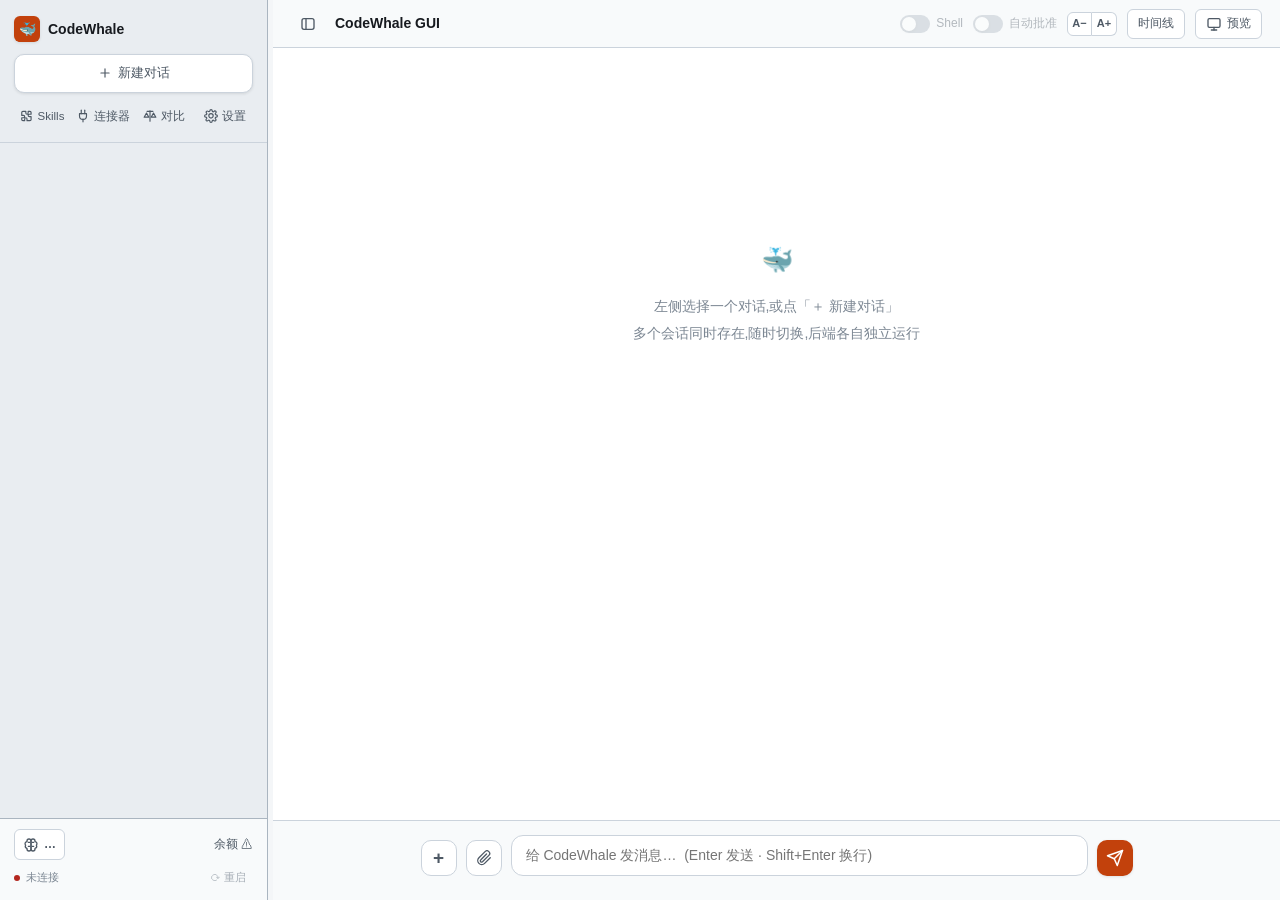
==== web/index.html @ 987f9bdc "release: CodeWhale GUI v2.7.0" ====
<!doctype html>
<html lang="zh-CN">
<head>
<meta charset="utf-8">
<meta name="viewport" content="width=device-width, initial-scale=1">
<title>CodeWhale</title>
<link rel="icon" href="icons/icon-192.png">
<link rel="apple-touch-icon" href="icons/icon-192.png">
<link rel="manifest" href="manifest.webmanifest">
<meta name="theme-color" content="#F4F6F8">
<meta name="apple-mobile-web-app-capable" content="yes">
<meta name="mobile-web-app-capable" content="yes">
<meta name="apple-mobile-web-app-title" content="CodeWhale">
<script src="js/preflight.js"></script>
<link rel="stylesheet" href="css/tokens.css">
<link rel="stylesheet" href="css/base.css">
<link rel="stylesheet" href="css/components.css">
<link rel="stylesheet" href="css/compare.css">

</head>
<body>
  <div id="backdrop"></div>
  <div id="sidebar">
    <div id="sidehead">
      <div id="brand"><span class="logo">🐳</span><span class="bname">CodeWhale</span><span id="version"></span><button id="updbtn" title="CodeWhale 后端有新版,点击更新">↑ 更新</button><button id="guiupdbtn" title="界面有新版,点击下载验签更新">↑ 界面</button></div>
      <button id="newbtn">新建对话</button>
      <div id="sidetools"><button class="topbtn" id="skillsbtn">Skills</button><button class="topbtn" id="mcpbtn">连接器</button><button class="topbtn" id="cmpbtn" title="多模型并排对比">对比</button><button class="topbtn" id="settingsbtn" title="设置与会话管理">设置</button></div>
    </div>
    <div id="threads"></div>
    <div id="sidefoot">
      <div id="statusrow">
        <button id="modelchip" title="当前模型 — 点击切换"><span id="modelname">…</span></button>
        <span id="balance" title="当前 provider 账户余额">余额 …</span>
      </div>
      <div id="connrow"><span id="conn"><span class="cd"></span><span id="connt">连接中…</span></span><button id="guirestart" title="重启前端 + 后端服务(launchd 自动拉起,约 5-10 秒;会中断正在跑的对话,回来后自动刷新页面)">⟳ 重启</button></div>
    </div>
  </div>
  <div id="sideresize" title="拖拽调整侧栏宽度"></div>

  <div id="main">
    <div id="topbar">
      <button id="sidebarToggle" class="iconbtn" title="收起侧栏" aria-label="收起侧栏"></button>
      <span id="ttitle">CodeWhale GUI</span>
      <span id="tmeta"></span>
      <div id="shellwrap" class="tgl" title="授权 agent 运行 shell/终端命令"><span class="sw"></span>Shell</div>
      <div id="autowrap" class="tgl" title="工具调用弹确认时自动批准"><span class="sw"></span>自动批准</div>
      <div id="fswrap" title="对话文字大小(⌘+/⌘− 是整页缩放)">
        <button class="fsbtn" onclick="bumpFs(-1)" title="字小一点">A−</button>
        <button class="fsbtn" onclick="bumpFs(1)" title="字大一点">A+</button>
      </div>
      <button id="timelinebtn" title="打开本对话的用户输入时间线" onclick="event.preventDefault();event.stopPropagation();window.timelineToggle&&window.timelineToggle('single')">时间线</button>
      <button id="previewbtn" title="打开/关闭应用内预览">预览</button>
      <button id="interruptbtn">停止</button>
    </div>
    <div id="messages">
      <div id="mwrap">
        <div class="empty" id="emptyState">
          <div class="big">🐳</div>
          左侧选择一个对话,或点「＋ 新建对话」<br>多个会话同时存在,随时切换,后端各自独立运行
        </div>
      </div>
    </div>
    <div id="composer">
      <div id="attachbar"></div>
      <div id="cwrap">
        <button id="pluginbtn" title="插件/工具">+</button>
        <div id="plugindrop">
          <div id="pluginharness"><!-- 已安装 harness 由 /api/harnesses 动态填充 --></div>
          <div id="plugincustom"><!-- 插件由 ~/.codewhale-gui/plugins.json 定义(用 Claude Code 安装/编辑),renderPlugins() 填充 --></div>
        </div>
        <button id="attachbtn" title="上传文件(文本/代码,agent 会读取;图片会显示预览)"></button>
        <input type="file" id="fileinput" multiple style="display:none">
        <textarea id="input" rows="1" wrap="soft" placeholder="给 CodeWhale 发消息…  (Enter 发送 · Shift+Enter 换行)"></textarea>
        <button id="sendbtn" title="发送"></button>
      </div>
      <div id="hint"></div>
    </div>
	    <button id="scrollbtn" title="回到底部"></button>
	  </div>
  <!-- DeerFlow deep research modal -->
  <div id="dfmodal">
    <div class="dfpanel">
      <h3 id="dfTitle">深度研究</h3>
      <div id="dfEngines"><!-- 引擎选择器:DeerFlow / GPT Researcher / ODR / STORM / 我的方法论,由 renderDfEngines() 填充 --></div>
      <p id="dfHint"></p>
      <div id="dfSkillWrap" hidden>
        <div class="dfsecl">研究方法/skill(可多选,来自 <code>research_skills.json</code>,所有引擎都会作为方法提示)</div>
        <div id="dfSkillPick"><!-- 研究 skill 多选片,由 renderDfSkills() 填充 --></div>
      </div>
      <div class="dfsecl">研究视角/结构(默认全开,LLM 按主题自动取舍,点掉可排除)</div>
      <div id="dftpls"><!-- 研究视角多选片,由 DF_TEMPLATES 渲染 --></div>
      <textarea id="dfprompt" rows="5" wrap="soft" placeholder="输入研究对象/问题,例:「赣锋锂业:锂价周期位置、成本曲线排位、2026 产能释放节奏」——视角和详细报告要求会自动附上,这里只写对象和你特别关心的点"></textarea>
      <div class="dfbtns">
        <button onclick="closeDeerFlow()">取消</button>
        <button class="primary" id="dfSubmitBtn" onclick="submitResearch()">开始深度研究</button>
      </div>
    </div>
  </div>
  <div id="previewResize" hidden title="拖拽调整预览宽度"></div>
  <aside id="previewPane" hidden>
    <div id="pvHead">
      <div class="pvnav">
        <button class="pvbtn" id="pvBack" title="后退">‹</button>
        <button class="pvbtn" id="pvForward" title="前进">›</button>
        <button class="pvbtn" id="pvRefresh" title="刷新">↻</button>
      </div>
      <input id="pvUrl" placeholder="http://localhost:5173 或静态预览地址">
      <div class="pvactions">
        <button class="pvbtn" id="pvGo" title="打开地址">打开</button>
        <details id="pvOpenMenu" class="pvopen">
          <summary class="pvbtn" id="pvOpenSummary" title="用本机应用打开当前文件">打开方式</summary>
          <div class="pv-menu">
            <button type="button" id="pvOpenDefault">系统默认打开</button>
            <div id="pvOpenApps" class="pv-menu-apps"></div>
            <div class="pv-menu-sep"></div>
            <button type="button" id="pvDownloadSource">下载源文件</button>
          </div>
        </details>
        <button class="pvbtn" id="pvExportPdf" title="导出当前预览为 PDF">导出 PDF</button>
        <button class="pvbtn" id="pvReveal" title="在 Finder 中显示当前文件">Finder</button>
        <button class="pvbtn" id="pvClose" title="关闭预览">×</button>
      </div>
    </div>
    <div id="pvToggles">
      <button class="pvbtn" data-pv-size="desktop">桌面</button>
      <button class="pvbtn" data-pv-size="tablet">平板</button>
      <button class="pvbtn" data-pv-size="phone">手机</button>
      <label><input type="checkbox" id="pvAutoOpen">构建后自动打开</label>
      <label><input type="checkbox" id="pvAutoRefresh">重新构建后刷新</label>
      <label>沙箱 <select id="pvSandboxMode" title="兼容模式适合 localhost 开发预览;安全模式会去掉同源权限"><option value="compat">兼容</option><option value="safe">安全</option><option value="auto">自动</option></select></label>
    </div>
    <div id="pvError" hidden></div>
    <div id="pvBody"><div id="pvViewport"><iframe id="previewFrame" sandbox="allow-scripts allow-forms allow-popups allow-downloads"></iframe></div></div>
  </aside>
  <div id="timelinePanel" hidden>
    <div class="tlhead"><b>输入时间线</b><button id="timelineClose" title="关闭时间线" onclick="event.preventDefault();event.stopPropagation();window.timelineClose&&window.timelineClose()">×</button></div>
    <div id="timelineList"></div>
  </div>

  <div class="modal" id="modal">
    <div class="panel">
      <div class="ph"><h3 id="modalTitle"></h3><button class="x" id="modalClose">✕</button></div>
      <div class="pbody" id="modalBody"></div>
    </div>
  </div>




<div id="cmpView" hidden>
  <div id="cmpTop">
    <div id="cmpHead"><b>⚖️ 多模型对比</b><div id="cmpChips"></div><div id="cmpLite" hidden title="对比流量经 LiteLLM 网关">LiteLLM</div><div id="cmpShellTgl" class="tgl" title="开 = 允许 exec_shell 跑命令(跳出沙箱)。注:MCP / web_search / 读取等工具跟单窗口一样一直可用,此开关只额外控制 shell 命令"><span class="sw"></span>💻 Shell</div><div id="cmpAutoTgl" class="tgl" title="工具调用自动批准(对比无逐栏审批 UI,开 Shell 时建议开)"><span class="sw"></span>⚡ 自动批准</div><div id="cmpLayout" title="排列方式:横列 / 标签页 / 田字格(标签页只显示当前模型,点上方标签切换;横/田可点某一栏的 ⤢ 放大)"><button class="laybtn" data-l="row">横</button><button class="laybtn" data-l="tab">标签</button><button class="laybtn" data-l="grid">田</button></div><div id="cmpFswrap" title="对比文字大小(独立于主窗口)"><button class="fsbtn" onclick="bumpCmpFs(-1)" title="字小一点">A−</button><button class="fsbtn" onclick="bumpCmpFs(1)" title="字大一点">A+</button></div><button id="cmpTimelineBtn" title="打开本轮对比的用户输入时间线" onclick="event.preventDefault();event.stopPropagation();window.timelineToggle&&window.timelineToggle('compare')">时间线</button><button id="cmpNewBtn" title="在当前窗口开新一轮对比(上一轮已自动存进侧栏「多模型对比」会话,随时点回,不会丢)">＋ 新对话</button><button id="cmpResetBtn" title="某栏回答的不是它本人(回退成了 DeepSeek)?点这里用最新配置/key 重启所有对比后端">↻ 重启后端</button><button id="cmpClose" title="关闭这个对比窗口">✕ 退出</button></div>
    <div id="cmpAttachBar" hidden></div>
    <div id="cmpInputRow"><button id="cmpPluginBtn" title="插件/工具">+</button><div id="cmpPlugindrop"></div><button id="cmpAttachBtn" title="上传文件(文本/代码,各模型会 read_file 读取;也可直接粘贴/拖拽。图片会显示预览)">📎</button><textarea id="cmpInput" wrap="soft" placeholder="输入一个问题,同时发给所有选中的模型…（Enter 发送 · Shift+Enter 换行 · 可粘贴/拖拽文件）"></textarea><button id="cmpStopAllBtn" hidden title="停止所有正在运行的模型,并清空还没发出去的排队消息">停止全部</button><button id="cmpSendBtn">发送</button></div>
    <input type="file" id="cmpFileInput" multiple style="display:none">
    <div id="cmpQueue" hidden></div>
  </div>
  <div id="cmpTabs" class="cmptabs" hidden></div>
  <div id="cmpCols"></div>
</div>
<script src="markdown.js"></script>
<script type="module" src="js/main.js"></script>
</body>
</html>
---- web/css/tokens.css ----
:root{
  /* Surface */
  --bg:#F4F6F8; --side:#E9EDF1; --panel:#FFFFFF; --surface-muted:#F8FAFB; --surface-strong:#E1E6EB;
  /* Ink */
  --ink:#171A1F; --ink-2:#4E5965; --ink-3:#7C8793;
  /* Lines */
  --line:#CBD3DC; --line-soft:#E1E6EB;
  /* Accent */
  --accent:#C2410C; --accent-deep:#9A3412;
  --accent-tint:rgba(194,65,12,.09); --accent-tint-2:rgba(194,65,12,.17);
  --accent-line:#D07A47;
  /* Semantic */
  --ok:#3D8168; --warn:#B45309; --err:#B3261E;
  --ok-tint:rgba(61,129,104,.12); --warn-tint:#FDF8F0; --err-tint:rgba(179,38,30,.08);
  /* Shadows */
  --sh-1:0 1px 3px rgba(23,26,31,.11);
  --sh-2:0 5px 16px rgba(23,26,31,.12);
  --sh-3:0 18px 48px rgba(23,26,31,.20);
  --sh-none:none;
  /* Radius */
  --r-s:6px; --r-m:10px; --r-l:14px; --r-full:99px;
  /* Type */
  --font:-apple-system,BlinkMacSystemFont,"SF Pro SC","PingFang SC","Helvetica Neue",sans-serif;
  --mono:ui-monospace,"SF Mono","JetBrains Mono",Menlo,monospace;
  --fs-caption:11px; --fs-ui:12.5px; --fs-body:14px; --fs-title:16px; --fs-h2:20px; --fs-h1:24px;
  /* Motion */
  --t-fast:120ms ease-out; --t-slow:200ms ease-out;

  --sidebar-w:268px;

  /* Precomputed colors and effects. */
  --white:#FFFFFF;
  --syntax-bg:#EEF2F5;
  --switch-off:#AEB8C2;
  --line-strong:#AAB5C0;
  --idle-dot:rgba(124,135,147,.55);
  --ink-hover:rgba(31,45,61,.075);
  --ink-hover-2:rgba(31,45,61,.11);
  --backdrop:rgba(42,37,32,.32);
  --backdrop-strong:rgba(42,37,32,.35);
  --warn-border:rgba(180,83,9,.35);
  --term-bg:#26211C;
  --term-ink:#F7F2EA;
  --pv-body:#D8D5CF;
  --pv-error-bg:#FFF1EF;
  --pv-error-line:#EFC8C3;
  --focus-ring:0 0 0 3px var(--accent-tint);
  --sh-preview:0 0 0 1px rgba(42,37,32,.12),0 8px 28px rgba(42,37,32,.18);
  --sh-sidebar:2px 0 18px rgba(42,37,32,.18);
  --sh-dropdown:0 8px 30px rgba(42,37,32,.14);
  --sh-toast:0 6px 24px rgba(42,37,32,.18);
  --sh-card-hairline:0 1px 0 rgba(0,0,0,.02);
  --image-overlay:linear-gradient(to bottom,rgba(42,37,32,0),rgba(42,37,32,.68));
  --image-close:rgba(42,37,32,.86);
  --spinner-track:rgba(255,255,255,.35);
  --compare-ok-line:rgba(57,126,102,.28);
  --compare-ok-bg:rgba(57,126,102,.1);
  --cron:#2563EB;
  --cron-ink:#1D4ED8;
  --cron-bg:rgba(37,99,235,.08);
  --cron-line:rgba(37,99,235,.30);
  --file-pdf:#ff5a5f;
  --file-md:#6b7280;
  --file-xls:#16a34a;
  --file-doc:#2563eb;
  --file-ppt:#ea580c;
  --file-img:#8b5cf6;
}
---- web/css/base.css ----
*{box-sizing:border-box}
html,body{height:100%;margin:0}
html{background:var(--bg);color:var(--ink);font-family:var(--font);-webkit-font-smoothing:antialiased;text-rendering:optimizeLegibility}
body{display:flex;background:var(--bg);color:var(--ink);font-family:var(--font);font-size:var(--fs-body);line-height:1.6;overflow:hidden}
button,input,textarea,select{font:inherit}
button{letter-spacing:0}
button:disabled{cursor:default}
textarea{overflow-x:hidden;overflow-y:auto;white-space:pre-wrap;overflow-wrap:anywhere;word-break:break-word}
code,pre{font-family:var(--mono)}
::selection{background:var(--accent-tint-2)}
::-webkit-scrollbar{width:9px;height:9px}
::-webkit-scrollbar-thumb{background:var(--line);border-radius:var(--r-full)}
::-webkit-scrollbar-track{background:transparent}

.ico{width:16px;height:16px;display:inline-block;vertical-align:-3px;stroke:currentColor;fill:none;stroke-width:2;stroke-linecap:round;stroke-linejoin:round;flex:0 0 auto}
.typing{display:inline-block;color:var(--ink-3)}
.typing::after{content:"|";animation:blink 1s steps(2) infinite}

@keyframes breathe{50%{opacity:.35;transform:scale(.8)}}
@keyframes spin{to{transform:rotate(360deg)}}
@keyframes blink{50%{opacity:0}}
@media (prefers-reduced-motion:reduce){
  *{animation:none!important;transition:none!important}
}

.content,.cmpmsg .ans.md,.df-body{word-wrap:break-word}
.content p,.cmpmsg .ans.md p,.df-body p{margin:0 0 9px}
.content p:last-child,.cmpmsg .ans.md p:last-child,.df-body p:last-child{margin-bottom:0}
.content pre,.cmpmsg .ans.md pre,.skbody,.df-prog{
  background:var(--syntax-bg);
  border:1px solid var(--line);
  border-radius:var(--r-m);
  padding:11px 13px;
  overflow:auto;
  margin:9px 0;
  color:var(--ink);
  font-family:var(--mono);
  font-size:.9em;
  line-height:1.5;
}
.content code:not(pre code),.cmpmsg .ans.md code:not(pre code),.df-path code{
  background:var(--syntax-bg);
  border:1px solid var(--line);
  border-radius:var(--r-s);
  padding:1px 5px;
  color:var(--ink);
  font-family:var(--mono);
  font-size:.9em;
}
.content strong,.cmpmsg .ans.md strong{color:var(--ink)}
.content a,.cmpmsg .ans.md a,.df-file a{color:var(--accent);text-decoration:underline;cursor:pointer}
.content h1,.content h2,.content h3,.content h4,
.cmpmsg .ans.md h1,.cmpmsg .ans.md h2,.cmpmsg .ans.md h3,.cmpmsg .ans.md h4{
  margin:15px 0 7px;
  line-height:1.3;
  font-weight:600;
  color:var(--ink);
}
.content h1:first-child,.content h2:first-child,.content h3:first-child,
.cmpmsg .ans.md h1:first-child,.cmpmsg .ans.md h2:first-child,.cmpmsg .ans.md h3:first-child{margin-top:2px}
.content h1{font-size:1.45em}
.content h2{font-size:1.28em}
.content h3{font-size:1.12em}
.content h4{font-size:1em}
.cmpmsg .ans.md h1{font-size:1.32em}
.cmpmsg .ans.md h2{font-size:1.2em}
.cmpmsg .ans.md h3{font-size:1.1em}
.cmpmsg .ans.md h4{font-size:1em}
.content ul,.content ol,.cmpmsg .ans.md ul,.cmpmsg .ans.md ol{margin:7px 0;padding-left:23px}
.content li,.cmpmsg .ans.md li{margin:3px 0}
.content blockquote,.cmpmsg .ans.md blockquote{
  border-left:3px solid var(--accent);
  margin:9px 0;
  padding:3px 0 3px 13px;
  color:var(--ink-2);
}
.content hr,.cmpmsg .ans.md hr{border:none;border-top:1px solid var(--line);margin:15px 0}
.content em,.cmpmsg .ans.md em{font-style:italic}
.content del,.cmpmsg .ans.md del{opacity:.55}
.content table,.cmpmsg .ans.md table{border-collapse:collapse;margin:11px 0;font-size:.95em;display:block;max-width:100%;overflow-x:auto}
.content th,.content td,.cmpmsg .ans.md th,.cmpmsg .ans.md td{border:1px solid var(--line);padding:5px 10px;text-align:left;white-space:nowrap}
.content th,.cmpmsg .ans.md th{background:var(--line-soft);font-weight:600}
.cmpmsg.a .ans.md{white-space:normal}
---- web/css/components.css ----
/* Layout */
#sidebar{
  width:var(--sidebar-w);
  min-width:210px;
  max-width:min(520px,55vw);
  flex:0 0 var(--sidebar-w);
  background:var(--side);
  border-right:1px solid var(--line-strong);
  display:flex;
  flex-direction:column;
  min-height:0;
}
html.sidebar-collapsed #sidebar,
html.sidebar-collapsed #sideresize{display:none}
#sideresize,#previewResize{width:5px;flex:0 0 5px;cursor:col-resize;background:transparent;position:relative;z-index:8}
#sideresize::after,#previewResize::after{content:"";position:absolute;top:0;bottom:0;left:2px;width:1px;background:transparent}
#sideresize:hover::after,body.sideresizing #sideresize::after,
#previewResize:hover::after,body.previewresizing #previewResize::after{background:var(--accent)}
body.sideresizing,body.previewresizing{cursor:col-resize;user-select:none}
#main{flex:1;display:flex;flex-direction:column;min-width:0;position:relative;background:var(--panel)}

/* Shared controls */
.iconbtn,.pvbtn,.topbtn,.fsbtn,
#newbtn,#modelchip,#guirestart,
#previewbtn,#interruptbtn,
#timelinebtn,
#pluginbtn,#attachbtn,
.btn,.mact,.thread .act{
  appearance:none;
  border:1px solid var(--line);
  background:var(--panel);
  color:var(--ink-2);
  cursor:pointer;
  transition:background var(--t-fast),border-color var(--t-fast),color var(--t-fast),opacity var(--t-fast),transform var(--t-fast);
}
.iconbtn{
  width:34px;
  height:32px;
  border-color:transparent;
  background:transparent;
  border-radius:var(--r-m);
  display:inline-flex;
  align-items:center;
  justify-content:center;
  padding:0;
  flex:0 0 auto;
}
.iconbtn:hover,.iconbtn.on{background:var(--bg);border-color:var(--line);color:var(--accent-deep)}
.btn{
  border-radius:var(--r-s);
  padding:6px 11px;
  font-size:var(--fs-ui);
  flex:0 0 auto;
}
.btn:hover{border-color:var(--line-strong);color:var(--ink)}
.btn.primary{
  background:var(--accent);
  color:var(--panel);
  border-color:var(--accent);
  font-weight:550;
}
.btn.primary:hover{background:var(--accent-deep);border-color:var(--accent-deep);color:var(--panel)}
.btn.danger{border-color:var(--err-tint);background:var(--err-tint);color:var(--err)}
.btn.danger:hover{border-color:var(--err);color:var(--err)}
.pvbtn{
  height:28px;
  min-width:30px;
  padding:0 9px;
  border-radius:var(--r-s);
  font-size:12px;
  display:inline-flex;
  align-items:center;
  justify-content:center;
  gap:4px;
  white-space:nowrap;
}
.pvbtn:hover,.pvbtn.on{border-color:var(--line-strong);color:var(--ink)}

/* Sidebar */
#sidehead{padding:16px 14px 12px;border-bottom:1px solid var(--line)}
#brand{display:flex;align-items:center;gap:8px;font-weight:600;font-size:15px;min-width:0}
#brand .logo{
  width:26px;
  height:26px;
  border-radius:var(--r-s);
  background:var(--accent);
  color:var(--panel);
  display:flex;
  align-items:center;
  justify-content:center;
  font-size:14px;
  box-shadow:var(--sh-1);
  flex:0 0 auto;
}
#brand .bname{font-size:14px;font-weight:650;color:var(--ink)}
#version{font:var(--fs-caption)/1 var(--mono);color:var(--ink-3);font-weight:400}
#updbtn,#guiupdbtn{
  display:none;
  margin-left:6px;
  border:none;
  border-radius:var(--r-s);
  background:var(--accent);
  color:var(--panel);
  padding:3px 9px;
  font-size:var(--fs-caption);
  font-weight:550;
  cursor:pointer;
  white-space:nowrap;
}
#updbtn{margin-left:auto}
#updbtn:hover,#guiupdbtn:hover{background:var(--accent-deep)}
#updbtn.busy,#guiupdbtn.busy{background:var(--line-soft);color:var(--ink-2);cursor:default}
#newbtn{
  margin-top:12px;
  width:100%;
  min-height:34px;
  border-radius:var(--r-m);
  padding:8px 10px;
  font-size:13px;
  font-weight:550;
  display:inline-flex;
  align-items:center;
  justify-content:center;
  gap:6px;
  box-shadow:var(--sh-1);
}
#newbtn:hover{border-color:var(--line-strong);color:var(--ink);background:var(--panel)}
#sidetools{display:flex;gap:5px;margin-top:9px;flex-wrap:wrap}
.topbtn{
  flex:1 1 0;
  min-width:0;
  height:28px;
  border-color:transparent;
  background:transparent;
  border-radius:var(--r-full);
  padding:0 8px;
  color:var(--ink-2);
  font-size:11.5px;
  display:inline-flex;
  align-items:center;
  justify-content:center;
  gap:4px;
  white-space:nowrap;
  overflow:hidden;
  text-overflow:ellipsis;
}
.topbtn .ico,#newbtn .ico,#updbtn .ico,#guiupdbtn .ico{width:14px;height:14px}
.topbtn:hover{background:var(--accent-tint);color:var(--accent-deep)}
#threads{flex:1;overflow-y:auto;padding:2px 8px 8px}
.grp{
  display:flex;
  align-items:center;
  gap:6px;
  padding:11px 8px 6px;
  margin-top:2px;
  color:var(--ink-2);
  font-size:var(--fs-caption);
  font-weight:650;
  letter-spacing:.08em;
  text-transform:uppercase;
  cursor:pointer;
  user-select:none;
}
.grp:not(:first-child){border-top:1px solid var(--line);margin-top:6px}
.grp-cron{color:var(--cron-ink)}
.grp-cron:hover{color:var(--cron)}
.grp:hover{color:var(--ink-2)}
.grp:focus-visible,.thread:focus-visible,.runstatus-h:focus-visible{outline:2px solid var(--accent-tint-2);outline-offset:2px}
.grp .glabel{display:inline-flex;align-items:center;gap:5px;min-width:0}
.grp .glabel .ico{width:13px;height:13px}
.grp .gcount{font:var(--fs-caption)/1 var(--mono);opacity:.75}
.grp .gcar{margin-left:auto;font-size:9px;opacity:.7;transition:transform var(--t-fast)}
.grp.collapsed .gcar{transform:rotate(-90deg)}
.thread{
  position:relative;
  margin-bottom:3px;
  padding:9px 10px 8px;
  border:1px solid transparent;
  border-radius:var(--r-m);
  cursor:pointer;
  color:var(--ink);
  min-height:48px;
  transition:background var(--t-fast),border-color var(--t-fast),box-shadow var(--t-fast);
}
.thread:hover{background:var(--panel);border-color:var(--line)}
.thread.active{background:var(--panel);border-color:var(--line-strong);box-shadow:inset 3px 0 0 var(--accent),var(--sh-1)}
.thread.cronjob{background:var(--cron-bg);border-color:var(--cron-line)}
.thread.cronjob.active{box-shadow:inset 3px 0 0 var(--cron),var(--sh-1)}
.thread.cmpsess{background:var(--accent-tint)}
.thread.cmpsess:hover{background:var(--accent-tint-2)}
.thread.cmpsess.active{background:var(--panel)}
.thread .t1{display:flex;align-items:center;gap:7px;min-width:0}
.thread .dot{width:6px;height:6px;border-radius:var(--r-full);background:var(--idle-dot);flex:0 0 auto}
.thread .dot.ok{background:var(--ok)}
.thread .dot.err{background:var(--err)}
.thread .dot.running{background:var(--accent);animation:breathe 1.6s ease-in-out infinite}
.thread .dot.stalled{background:var(--warn)}
.thread .title{
  min-width:0;
  flex:1;
  color:var(--ink);
  font-size:13px;
  font-weight:550;
  line-height:1.25;
  white-space:nowrap;
  overflow:hidden;
  text-overflow:ellipsis;
}
.thread .title .ico{width:13px;height:13px;margin-right:3px;vertical-align:-2px}
.thread .time{
  flex:0 0 auto;
  max-width:72px;
  color:var(--ink-3);
  font:var(--fs-caption)/1.2 var(--mono);
  font-variant-numeric:tabular-nums;
  white-space:nowrap;
  text-align:right;
  transition:opacity var(--t-fast);
}
.thread:hover .time,.thread:focus-within .time{opacity:0}
.thread > .prev,.thread .meta{
  margin:4px 0 0 13px;
  color:var(--ink-3);
  font-size:11.5px;
  line-height:1.25;
  white-space:nowrap;
  overflow:hidden;
  text-overflow:ellipsis;
}
.thread .meta{display:flex;gap:5px;align-items:center}
.thread .meta span{min-width:0;overflow:hidden;text-overflow:ellipsis}
.thread .meta .models{flex:0 1 auto}
.thread .meta .prev{margin:0}
.thread .meta .snippet{flex:1}
.thread .actions{
  position:absolute;
  right:8px;
  top:7px;
  display:flex;
  gap:2px;
  margin:0;
  padding:1px 2px;
  border:1px solid var(--line);
  border-radius:var(--r-s);
  background:var(--panel);
  box-shadow:var(--sh-2);
  opacity:0;
  pointer-events:none;
  transition:opacity var(--t-fast);
}
.thread:hover .actions,.thread:focus-within .actions{opacity:1;pointer-events:auto}
.thread .act{
  border:0;
  background:transparent;
  border-radius:var(--r-s);
  width:24px;
  height:24px;
  padding:0;
  display:inline-flex;
  align-items:center;
  justify-content:center;
  color:var(--ink-2);
}
.thread .act .ico{width:14px;height:14px}
.thread .act:hover{background:var(--accent-tint);color:var(--accent-deep)}
.thread .act.cron.on{background:var(--cron-bg);color:var(--cron-ink)}
.empty-thread-note{padding:14px;color:var(--ink-3);font-size:12px}
#sidefoot{border-top:1px solid var(--line-strong);padding:10px 14px;font-size:12px;color:var(--ink-3);display:flex;flex-direction:column;gap:6px;background:var(--surface-muted)}
#statusrow{display:flex;align-items:center;justify-content:space-between;gap:8px}
#modelchip{
  min-width:0;
  max-width:68%;
  border-radius:var(--r-s);
  padding:5px 8px;
  color:var(--ink-2);
  font-size:12px;
  font-weight:550;
  display:inline-flex;
  align-items:center;
  gap:5px;
  overflow:hidden;
  text-overflow:ellipsis;
  white-space:nowrap;
}
#modelchip:hover{background:var(--ink-hover);border-color:var(--line);color:var(--ink)}
#balance{color:var(--ink-2);font-size:12px;font-weight:550;font-variant-numeric:tabular-nums;white-space:nowrap}
#connrow{display:flex;align-items:center;justify-content:space-between;gap:8px}
#conn{display:flex;align-items:center;gap:6px;color:var(--ink-3);font-size:var(--fs-caption)}
#conn .cd{width:6px;height:6px;border-radius:var(--r-full);background:var(--err)}
#conn.up .cd{background:var(--ok)}
#guirestart{
  border-color:transparent;
  background:transparent;
  color:var(--ink-3);
  font-size:var(--fs-caption);
  padding:2px 6px;
  border-radius:var(--r-s);
  opacity:.65;
}
#guirestart:hover{opacity:1;background:var(--ink-hover);color:var(--ink)}

/* Topbar */
#topbar{
  height:48px;
  flex:0 0 48px;
  border-bottom:1px solid var(--line);
  background:var(--surface-muted);
  display:flex;
  align-items:center;
  gap:10px;
  padding:0 18px;
}
#ttitle{font-size:var(--fs-body);font-weight:600;white-space:nowrap;overflow:hidden;text-overflow:ellipsis;min-width:0}
#tmeta{display:flex;gap:8px;flex:1;min-width:0;overflow:hidden;white-space:nowrap}
.badge{
  flex:0 0 auto;
  background:var(--bg);
  border:1px solid var(--line);
  border-radius:var(--r-full);
  padding:2px 9px;
  color:var(--ink-2);
  font-size:var(--fs-caption);
}
.tgl{
  display:flex;
  align-items:center;
  gap:6px;
  color:var(--ink-2);
  font-size:12px;
  cursor:pointer;
  user-select:none;
  white-space:nowrap;
}
.tgl .sw{
  width:30px;
  height:18px;
  border-radius:var(--r-full);
  background:var(--switch-off);
  position:relative;
  flex:0 0 auto;
  transition:background var(--t-slow);
}
.tgl .sw::after{
  content:"";
  position:absolute;
  top:2px;
  left:2px;
  width:14px;
  height:14px;
  border-radius:var(--r-full);
  background:var(--panel);
  box-shadow:var(--sh-1);
  transition:left var(--t-slow);
}
.tgl.on{color:var(--ink);font-weight:550}
.tgl.on .sw{background:var(--accent)}
.tgl.on .sw::after{left:14px}
.tgl.disabled{opacity:.4;cursor:default;pointer-events:none}
#fswrap,#cmpFswrap{display:inline-flex;align-items:center;flex:0 0 auto}
.fsbtn{
  width:25px;
  height:24px;
  padding:0;
  border-radius:0;
  font-size:var(--fs-caption);
  font-weight:600;
  background:var(--panel);
  color:var(--ink-2);
}
.fsbtn:first-child{border-radius:var(--r-s) 0 0 var(--r-s)}
.fsbtn:last-child{border-left:0;border-radius:0 var(--r-s) var(--r-s) 0}
.fsbtn:hover{color:var(--ink);border-color:var(--line-strong)}
#previewbtn,#timelinebtn{
  flex:0 0 auto;
  min-width:54px;
  min-height:30px;
  padding:0 10px;
  border-radius:var(--r-s);
  font-size:12px;
  display:inline-flex;
  align-items:center;
  justify-content:center;
  gap:5px;
  white-space:nowrap;
  word-break:keep-all;
  writing-mode:horizontal-tb;
}
#previewbtn:hover,#previewbtn.on,#timelinebtn:hover,#timelinebtn.on{background:var(--accent-tint);border-color:var(--line);color:var(--accent-deep)}
#interruptbtn{
  display:none;
  align-items:center;
  gap:5px;
  min-height:30px;
  padding:0 11px;
  border-radius:var(--r-s);
  color:var(--err);
  font-size:12px;
}
#interruptbtn:hover{background:var(--err-tint);border-color:var(--err);color:var(--err)}

/* Messages */
#messages{flex:1;overflow-y:auto;padding:26px 0;background:var(--panel)}
#mwrap{max-width:760px;width:100%;margin:0 auto;padding:0 24px}
.empty{color:var(--ink-3);text-align:center;margin-top:18vh;font-size:var(--fs-body);line-height:1.9}
.empty .big{font-size:26px;margin-bottom:8px}
.msg{position:relative;margin-bottom:20px;display:flex;gap:10px;min-width:0;content-visibility:auto;contain-intrinsic-size:180px}
.msg .av{
  width:20px;
  height:20px;
  border-radius:var(--r-s);
  flex:0 0 auto;
  display:flex;
  align-items:center;
  justify-content:center;
  margin-top:2px;
  background:var(--accent);
  color:var(--panel);
  font-size:11px;
  font-weight:600;
}
.msg .body{flex:1;min-width:0;position:relative}
.msg .who{display:flex;align-items:center;gap:8px;color:var(--ink-3);font-size:12px;margin-bottom:7px;font-weight:500}
.msg .content{font-size:var(--chat-fs,var(--fs-body));line-height:1.72;color:var(--ink)}
.msg .content.md-deferred{white-space:pre-wrap}
.chat-files{
  margin-top:12px;
  display:flex;
  flex-direction:column;
  gap:8px;
}
.chat-file-card{
  max-width:760px;
  display:flex;
  align-items:center;
  gap:12px;
  padding:14px 15px;
  border:1px solid var(--line);
  border-radius:var(--r-l);
  background:var(--panel);
  box-shadow:var(--sh-1);
  white-space:normal;
}
.chat-file-card:hover{border-color:var(--line-strong)}
.chat-file-inline-preview{
  max-width:min(100%,980px);
  border:1px solid var(--line);
  border-radius:var(--r-l);
  background:var(--panel);
  box-shadow:var(--sh-1);
  overflow:hidden;
}
.chat-file-inline-title{
  padding:10px 13px;
  border-bottom:1px solid var(--line-soft);
  font-size:13px;
  font-weight:650;
  color:var(--ink-2);
  background:var(--bg);
}
.chat-file-inline-preview iframe{
  display:block;
  width:100%;
  height:min(620px,70vh);
  border:0;
  background:white;
}
.chat-file-hit{
  min-width:0;
  flex:1;
  display:flex;
  align-items:center;
  gap:12px;
  color:inherit;
  text-decoration:none !important;
}
.chat-file-ico{
  width:46px;
  height:46px;
  display:grid;
  place-items:center;
  flex:0 0 auto;
  border-radius:var(--r-s);
  background:var(--bg);
  color:var(--ink-2);
}
.chat-file-ico span{
  min-width:28px;
  min-height:28px;
  display:grid;
  place-items:center;
  border-radius:7px;
  background:var(--ink-3);
  color:var(--panel);
  font:8px/1 var(--mono);
  font-weight:800;
  letter-spacing:0;
}
.chat-file-card.ext-pdf .chat-file-ico span{background:var(--file-pdf)}
.chat-file-card.ext-md .chat-file-ico span,.chat-file-card.ext-markdown .chat-file-ico span{background:var(--file-md)}
.chat-file-card.ext-xls .chat-file-ico span,.chat-file-card.ext-xlsx .chat-file-ico span,.chat-file-card.ext-csv .chat-file-ico span,.chat-file-card.ext-tsv .chat-file-ico span{background:var(--file-xls)}
.chat-file-card.ext-doc .chat-file-ico span,.chat-file-card.ext-docx .chat-file-ico span{background:var(--file-doc)}
.chat-file-card.ext-ppt .chat-file-ico span,.chat-file-card.ext-pptx .chat-file-ico span{background:var(--file-ppt)}
.chat-file-card.ext-png .chat-file-ico span,.chat-file-card.ext-jpg .chat-file-ico span,.chat-file-card.ext-jpeg .chat-file-ico span,.chat-file-card.ext-gif .chat-file-ico span,.chat-file-card.ext-webp .chat-file-ico span,.chat-file-card.ext-svg .chat-file-ico span{background:var(--file-img)}
.chat-file-main{flex:1;min-width:0}
.chat-file-name{font-size:15px;font-weight:650;color:var(--ink);overflow:hidden;text-overflow:ellipsis;white-space:nowrap}
.chat-file-meta{font-size:13px;color:var(--ink-3);margin-top:4px}
.chat-file-actions{
  position:relative;
  flex:0 0 auto;
}
.chat-file-actions summary{
  list-style:none;
  min-height:34px;
  display:flex;
  align-items:center;
  justify-content:center;
  gap:6px;
  padding:0 12px;
  border:1px solid var(--line);
  border-radius:var(--r-s);
  background:var(--panel);
  color:var(--ink);
  font-size:13px;
  font-weight:650;
  cursor:pointer;
  user-select:none;
}
.chat-file-actions summary::-webkit-details-marker{display:none}
.chat-file-actions summary::after{content:"⌄";font-size:13px;color:var(--ink-3)}
.chat-file-actions[open] summary,.chat-file-actions summary:hover{border-color:var(--line-strong);background:var(--bg)}
.chat-file-menu{
  position:absolute;
  right:0;
  top:calc(100% + 6px);
  z-index:30;
  min-width:230px;
  max-width:min(320px,calc(100vw - 32px));
  max-height:360px;
  overflow:auto;
  padding:6px;
  border:1px solid var(--line);
  border-radius:var(--r-s);
  background:var(--panel);
  box-shadow:var(--sh-dropdown);
}
/* 「打开方式」菜单是 absolute 下拉;.msg/.tool/.term 的 content-visibility:auto 自带 paint 裁剪、
   .tool/.term 还有 overflow:hidden,菜单会被切在盒子里看不到。展开时对所在容器临时解除裁剪。 */
.msg:has(.chat-file-actions[open]),.reason:has(.chat-file-actions[open]){content-visibility:visible}
.tool:has(.chat-file-actions[open]),.term:has(.chat-file-actions[open]),.procgroup:has(.chat-file-actions[open]){content-visibility:visible;overflow:visible}
.chat-file-menu a,.chat-file-menu button{
  width:100%;
  min-height:30px;
  display:flex;
  align-items:center;
  gap:9px;
  padding:0 9px;
  border:0;
  border-radius:var(--r-s);
  background:transparent;
  color:var(--ink);
  text-align:left;
  font:13px/1.2 -apple-system,BlinkMacSystemFont,"PingFang SC",sans-serif;
  text-decoration:none !important;
  cursor:pointer;
}
.chat-file-menu .ico{width:16px;height:16px;color:var(--ink-2);flex:0 0 auto}
.chat-file-menu span{min-width:0;overflow:hidden;text-overflow:ellipsis;white-space:nowrap}
.chat-file-menu a:hover,.chat-file-menu button:hover{background:var(--bg);color:var(--accent-deep)}
.chat-file-menu a:hover .ico,.chat-file-menu button:hover .ico{color:var(--accent-deep)}
.chat-file-sep{height:1px;background:var(--line);margin:5px 2px}
.chat-file-apps{display:flex;flex-direction:column;gap:1px}
.chat-file-app.is-default{font-weight:700}
.chat-file-loading{padding:8px 9px;color:var(--ink-3);font-size:13px;line-height:1.35}
@media(max-width:640px){
  .settings-shell{grid-template-columns:1fr}
  .settings-nav{border-right:0;border-bottom:1px solid var(--line-soft)}
  .settings-filters{grid-template-columns:1fr}
  .chat-file-card{align-items:stretch;flex-direction:column}
  .chat-file-actions summary{justify-content:space-between}
  .chat-file-menu{position:static;margin-top:6px;box-shadow:none}
}
.msg.user{justify-content:flex-end}
.msg.user .av,.msg.user .who{display:none}
.msg.user .body{
  flex:0 1 auto;
  max-width:78%;
  background:var(--accent-tint);
  border:1px solid var(--accent-line);
  border-radius:var(--r-l);
  border-bottom-right-radius:4px;
  padding:10px 15px;
  color:var(--ink);
}
.msg.user .content{font-size:var(--chat-fs,var(--fs-body));line-height:1.6;color:var(--ink)}
.msgtime{
  margin-top:6px;
  color:var(--ink-3);
  font:10.5px/1 var(--mono);
  text-align:right;
  font-variant-numeric:tabular-nums;
  opacity:.82;
}
.msg.tlflash .body,.cmpmsg.tlflash{
  outline:2px solid var(--accent);
  outline-offset:3px;
  box-shadow:0 0 0 7px var(--accent-tint);
  transition:outline-color .25s,box-shadow .25s;
}
.msg.assistant .body{padding-top:0}
.msg.queued{opacity:.68}
.msg.queued .who{display:flex;color:var(--warn);font-size:12px;margin-bottom:6px}
.msg.queued .who .ico{width:14px;height:14px;margin-right:5px}
.msg.queued.user .body{padding-right:34px}
.qx{position:absolute;top:6px;right:8px;background:transparent;border:0;cursor:pointer;color:var(--ink-3);font-size:13px;line-height:1}
.qx:hover{color:var(--err)}
.msg .acts{
  position:absolute;
  right:0;
  top:-30px;
  display:flex;
  gap:2px;
  padding:2px;
  border:1px solid var(--line);
  border-radius:var(--r-s);
  background:var(--panel);
  box-shadow:var(--sh-2);
  opacity:0;
  pointer-events:none;
  transition:opacity var(--t-fast);
}
.msg:hover .acts,.msg:focus-within .acts{opacity:1;pointer-events:auto}
.msg.user{flex-wrap:wrap;row-gap:4px}
.msg.user .acts{
  position:static;
  flex-basis:100%;
  display:flex;
  justify-content:flex-end;
  align-items:center;
  border:0;
  background:transparent;
  box-shadow:none;
  padding:0;
  opacity:.62;
  pointer-events:auto;
}
.msg.user .mact{color:var(--ink-3)}
.msg.user .mact:hover,.msg.user .mact.ok{color:var(--accent-deep)}
.msg.user .acts .msgtime{
  margin:0 3px 0 5px;
  color:var(--ink-3);
  font:10.5px/1 var(--mono);
  white-space:nowrap;
  font-variant-numeric:tabular-nums;
  opacity:.9;
}
.mact{
  min-width:26px;
  height:24px;
  padding:0 6px;
  border:0;
  border-radius:var(--r-s);
  background:transparent;
  display:inline-flex;
  align-items:center;
  justify-content:center;
}
.mact .ico{width:14px;height:14px}
.msg.user .mact .ico{width:16px;height:16px}
.mact:disabled{opacity:.45;cursor:default}
.mact:hover,.mact.ok{background:var(--accent-tint);color:var(--accent-deep)}

/* User input timeline */
#timelinePanel{
  position:fixed;
  z-index:1200;
  width:min(520px,calc(100vw - 24px));
  max-height:min(560px,72vh);
  display:flex;
  flex-direction:column;
  border:1px solid var(--line);
  border-radius:var(--r-m);
  background:var(--panel);
  box-shadow:var(--sh-dropdown);
  overflow:hidden;
}
#timelinePanel[hidden]{display:none}
.tlhead{
  min-height:50px;
  padding:0 14px;
  display:flex;
  align-items:center;
  justify-content:space-between;
  border-bottom:1px solid var(--line-soft);
  background:var(--panel);
}
.tlhead b{font-size:15px;color:var(--ink);font-weight:700}
#timelineClose{
  width:26px;
  height:26px;
  border:0;
  background:transparent;
  border-radius:var(--r-s);
  color:var(--ink-3);
  cursor:pointer;
  font-size:18px;
  line-height:1;
}
#timelineClose:hover{background:var(--ink-hover);color:var(--ink)}
#timelineList{
  padding:7px;
  overflow:auto;
  min-height:48px;
}
.tlitem{
  width:100%;
  border:0;
  background:transparent;
  color:var(--ink);
  display:grid;
  grid-template-columns:82px 1fr;
  column-gap:12px;
  row-gap:3px;
  text-align:left;
  padding:11px 12px;
  border-radius:var(--r-s);
  cursor:pointer;
}
.tlitem + .tlitem{border-top:1px solid var(--line-soft)}
.tlitem:hover,.tlitem:focus-visible{background:var(--bg);outline:none}
.tlitem .tltime{
  color:var(--ink);
  font:12px/1.45 var(--mono);
  font-weight:600;
  font-variant-numeric:tabular-nums;
  white-space:nowrap;
}
.tlitem .tltext{
  min-width:0;
  color:var(--ink);
  font-size:13px;
  font-weight:650;
  line-height:1.45;
  overflow:hidden;
  display:-webkit-box;
  -webkit-line-clamp:1;
  -webkit-box-orient:vertical;
}
.tlitem .tlmeta{
  grid-column:2;
  color:var(--ink-3);
  font-size:12px;
  line-height:1.35;
  overflow:hidden;
  display:-webkit-box;
  -webkit-line-clamp:2;
  -webkit-box-orient:vertical;
}
.tlempty{padding:18px;color:var(--ink-3);font-size:12px;text-align:center}
@media (hover:none){
  .msg .acts,.thread .actions{opacity:1;pointer-events:auto}
  .msg.user .acts{opacity:.72}
  .msg.user .acts:focus-within{opacity:1}
  .thread:hover .time,.thread:focus-within .time{opacity:1}
}

/* 用户消息里的上传附件:图片缩略图 + 文件 chip */
.upstrip{display:flex;flex-wrap:wrap;gap:8px;margin-top:8px}
.upstrip .upimg img{max-width:200px;max-height:150px;border-radius:10px;border:1px solid var(--line);display:block;object-fit:cover}
.upstrip .upimg:hover img{filter:brightness(.96)}
.upstrip .upfile{display:inline-flex;align-items:center;gap:4px;padding:4px 10px;border:1px solid var(--line);border-radius:8px;font-size:12px;color:var(--ink-2);text-decoration:none;max-width:280px;overflow:hidden;text-overflow:ellipsis;white-space:nowrap}
.upstrip .upfile:hover{color:var(--ink-1);border-color:var(--ink-3)}

/* Reasoning, status, tools */
.reason{margin:0 0 10px 30px;content-visibility:auto;contain-intrinsic-size:90px}
.reason .head{font-size:var(--fs-caption);color:var(--ink-3);cursor:pointer;user-select:none;display:flex;align-items:center;gap:6px}
.reason .head:hover{color:var(--ink-2)}
.reason .rbody{display:none;margin-top:6px;padding:8px 12px;border-left:2px solid var(--line);color:var(--ink-2);font-size:12px;line-height:1.5;white-space:pre-wrap;max-height:200px;overflow-y:auto}
.reason.open .rbody{display:block}
.reason.interim .rbody{white-space:normal}   /* 中间过程消息是 markdown 渲染的 HTML,pre-wrap 会叠出多余空行 */
.reason .caret{display:inline-block;transition:transform var(--t-fast)}
.reason.open .head .caret{transform:rotate(90deg)}
.runstatus,.tool,.df-result,.procgroup{
  margin:0 0 16px 30px;
  border:1px solid var(--line);
  border-radius:var(--r-m);
  background:var(--bg);
  color:var(--ink-2);
  overflow:hidden;
  box-shadow:var(--sh-1);
  content-visibility:auto;
  contain-intrinsic-size:120px;
}
.runstatus{font-size:12px}
.procgroup{font-size:12px}
.runstatus-h,.tool .th,.tool .hd,.pg-h{
  display:flex;
  align-items:center;
  gap:8px;
  min-height:34px;
  padding:8px 13px;
  color:var(--ink-2);
  cursor:pointer;
  user-select:none;
}
.runstatus-h:hover,.tool.collapsible .th:hover,.pg-h:hover{color:var(--ink)}
.runstatus .pulse,.tool .st,.tool .th .st,.cmptab-dot{
  width:7px;
  height:7px;
  border-radius:var(--r-full);
  background:var(--accent);
  flex:0 0 auto;
}
.runstatus .pulse{animation:breathe 1.6s ease-in-out infinite}
.runstatus.done .pulse{background:var(--ok);animation:none}
.runstatus.err .pulse{background:var(--err);animation:none}
.runstatus.stalled{border-color:var(--warn);background:var(--warn-tint)}
.runstatus.stalled .ttl{color:var(--warn)}
.runstatus .ttl,.tool .th .ic,.tool .hd b,.pg-h .ttl{font-size:var(--fs-ui);font-weight:600;color:var(--ink);white-space:nowrap}
.runstatus .sub,.tool .th span:last-child,.pg-sum{flex:1;min-width:0;white-space:nowrap;overflow:hidden;text-overflow:ellipsis;color:var(--ink-3)}
.runstatus .elapsed,.pg-count{font:var(--fs-caption)/1 var(--mono);color:var(--ink-3);white-space:nowrap;font-variant-numeric:tabular-nums}
.runstatus .caret,.tool .caret,.pg-h .caret{display:inline-block;color:var(--ink-3);transition:transform var(--t-fast)}
.runstatus.open .caret,.tool.collapsible.open .caret,.procgroup.open .pg-h .caret{transform:rotate(90deg)}
.runstatus-b,.tool .tb,.tool .bd,.pg-b{
  border-top:1px solid var(--line-soft);
  background:var(--panel);
  padding:10px 13px;
}
.runstatus-b{display:none;max-height:180px;overflow-y:auto}
.pg-b{display:none;padding:6px 12px 10px}
.runstatus.open .runstatus-b,.procgroup.open .pg-b{display:block}
.procgroup .tool,.procgroup .reason,.procgroup .term{margin:6px 0}
.procgroup .reason{margin-left:0}
.runstep{display:flex;gap:7px;padding:3px 0;color:var(--ink-2);line-height:1.45;word-break:break-word}
.runstep .tm{font:10.5px/1.45 var(--mono);color:var(--ink-3);flex:0 0 auto;font-variant-numeric:tabular-nums}
.runstep.err{color:var(--err)}
.tool{font-size:13px}
.tool .th{border-bottom:1px solid var(--line-soft)}
.tool .th .ic{display:inline-flex;align-items:center;gap:5px}
.tool .tb{
  font-family:var(--mono);
  font-size:12px;
  color:var(--ink-2);
  white-space:pre-wrap;
  max-height:240px;
  overflow:auto;
}
.tool.collapsible:not(.open) .th{border-bottom:0}
.tool.collapsible .tb{display:none}
.tool.collapsible.open .tb{display:block}
.tool.needapproval{
  border-color:var(--warn-border);
  border-left:3px solid var(--warn);
  background:var(--warn-tint);
}
.tool.needapproval .th{cursor:default;border-bottom:1px solid var(--line-soft)}
.tool.needapproval .tb{display:block;background:var(--panel)}
.approval{
  border-top:1px solid var(--line-soft);
  display:flex;
  align-items:center;
  gap:8px;
  padding:10px 12px;
  background:var(--warn-tint);
}
.approval .q{flex:1;color:var(--warn);font-size:12px}
.approval button{
  border:1px solid var(--line);
  border-radius:var(--r-s);
  padding:5px 13px;
  background:var(--panel);
  color:var(--ink);
  cursor:pointer;
  font-size:var(--fs-ui);
}
.approval .allow{background:var(--accent);border-color:var(--accent);color:var(--panel);font-weight:550}
.approval .allow:hover{background:var(--accent-deep);border-color:var(--accent-deep)}
.approval .deny:hover{border-color:var(--line-strong);color:var(--ink)}
.sysnote{margin:0 0 16px 30px;font-size:11.5px;color:var(--ink-3);font-style:italic}
.sysnote.histnote button,.lazy-md button{
  margin-left:8px;
  border:1px solid var(--line);
  background:var(--panel);
  color:var(--ink-2);
  border-radius:var(--r-s);
  padding:3px 8px;
  cursor:pointer;
  font-size:11.5px;
}
.sysnote.histnote button:hover,.lazy-md button:hover{border-color:var(--accent);color:var(--accent-deep)}
.lazytext{white-space:pre-wrap}
.lazy-md{margin-top:7px;color:var(--ink-3);font-size:11.5px;font-style:italic}
.sysnote.actionable{
  max-width:720px;
  padding:7px 10px;
  border-left:2px solid var(--err);
  border-radius:var(--r-s);
  background:var(--err-tint);
  color:var(--ink-2);
  font-style:normal;
}
.sysnote.actionable button{margin-top:7px;border:1px solid var(--line);background:var(--panel);color:var(--ink);border-radius:var(--r-s);padding:5px 9px;cursor:pointer;font-size:12px}
.term{
  margin:0 0 16px 30px;
  border:1px solid var(--term-bg);
  border-radius:var(--r-m);
  background:var(--term-bg);
  color:var(--term-ink);
  overflow:hidden;
  font-family:var(--mono);
  font-size:12.5px;
  box-shadow:var(--sh-1);
  content-visibility:auto;
  contain-intrinsic-size:180px;
}
.term-cmd{padding:8px 12px;color:var(--term-ink);border-bottom:1px solid var(--ink-2);white-space:pre-wrap;word-break:break-all}
.term-cmd .dollar{color:var(--ok);margin-right:5px;user-select:none}
.term-out{padding:8px 12px;color:var(--line);white-space:pre-wrap;max-height:260px;overflow:auto;word-break:break-all}
.term.failed{border-color:var(--err)}
.term.failed .term-out{color:var(--err)}

/* Composer */
#composer{border-top:1px solid var(--line);padding:14px 0 18px;background:var(--surface-muted)}
#cwrap{max-width:760px;margin:0 auto;padding:0 24px;display:flex;gap:9px;align-items:flex-end;position:relative}
#input{
  flex:1;
  min-height:36px;
  max-height:200px;
  resize:none;
  background:var(--panel);
  border:1px solid var(--line);
  border-radius:12px;
  color:var(--ink);
  padding:9px 14px;
  font-family:var(--font);
  font-size:var(--fs-body);
  line-height:1.5;
  outline:none;
  transition:border-color var(--t-fast),box-shadow var(--t-fast),background var(--t-fast);
}
#input:focus{border-color:var(--accent);box-shadow:var(--focus-ring)}
#sendbtn,#attachbtn,#pluginbtn{
  width:36px;
  height:36px;
  border-radius:var(--r-m);
  flex:0 0 auto;
  display:flex;
  align-items:center;
  justify-content:center;
  padding:0;
}
#sendbtn{
  border:none;
  background:var(--accent);
  color:var(--panel);
  box-shadow:var(--sh-1);
}
#sendbtn .ico{width:18px;height:18px}
#sendbtn:hover{background:var(--accent-deep)}
#sendbtn:disabled{background:var(--line);color:var(--ink-3);box-shadow:var(--sh-none)}
#sendbtn.stop{background:var(--err)}
#attachbtn:hover,#pluginbtn:hover{border-color:var(--line-strong);color:var(--ink)}
#pluginbtn{font-size:19px;font-weight:600}
#hint{max-width:760px;margin:6px auto 0;padding:0 24px;font-size:var(--fs-caption);color:var(--ink-3)}
#cwrap.drag{outline:2px dashed var(--accent);outline-offset:4px;border-radius:12px}
#attachbar,#cmpAttachBar{
  max-width:760px;
  margin:0 auto 8px;
  padding:0 24px;
  display:flex;
  flex-wrap:wrap;
  gap:8px;
  align-items:flex-end;
}
#attachbar:empty{display:none}
.chip{
  display:inline-flex;
  align-items:center;
  gap:6px;
  max-width:240px;
  border:1px solid var(--line);
  border-radius:var(--r-s);
  background:var(--panel);
  color:var(--ink-2);
  padding:4px 8px;
  font-size:12px;
}
.chip .nm{overflow:hidden;text-overflow:ellipsis;white-space:nowrap}
.chip .nm .ico,.chip .x .ico{width:13px;height:13px;vertical-align:-2px}
.chip .x{cursor:pointer;color:var(--ink-3);font-weight:600;border:0;background:transparent;padding:0;font:inherit;line-height:1}
.chip .x:hover{color:var(--err)}
.chip.imgchip{position:relative;display:block;width:112px;height:96px;max-width:none;padding:0;overflow:hidden;border-radius:var(--r-s);background:var(--line-soft);box-shadow:var(--sh-1)}
.chip.imgchip img{display:block;width:100%;height:100%;object-fit:cover;background:var(--line-soft)}
.chip.imgchip .nm{position:absolute;left:0;right:0;bottom:0;max-width:none;padding:18px 7px 6px;background:var(--image-overlay);color:var(--panel);font-size:11px}
.chip.imgchip .x{position:absolute;top:5px;right:5px;width:22px;height:22px;border-radius:var(--r-full);display:flex;align-items:center;justify-content:center;background:var(--image-close);color:var(--panel);font-size:16px;box-shadow:var(--sh-1)}
.chip.imgchip .x:hover{background:var(--err);color:var(--panel)}
.chip.pending{opacity:.68}
.chip .pendingtxt{color:var(--warn);font-weight:650;white-space:nowrap}
.chip.imgchip .pendingtxt{color:var(--panel)}

/* Plugin menu */
#plugindrop{
  display:none;
  position:absolute;
  bottom:48px;
  left:24px;
  min-width:260px;
  max-width:min(360px,calc(100vw - 48px));
  max-height:min(640px,70vh);
  overflow-y:auto;
  padding:5px 0;
  border:1px solid var(--line);
  border-radius:var(--r-m);
  background:var(--panel);
  box-shadow:var(--sh-dropdown);
  z-index:60;
}
#plugindrop.show{display:block}
.plugini{padding:9px 14px;font-size:13px;cursor:pointer;display:flex;align-items:center;gap:9px;white-space:nowrap;color:var(--ink)}
.plugini:hover{background:var(--bg)}
.plugini .emo{width:20px;text-align:center;display:inline-flex;align-items:center;justify-content:center;color:var(--ink-2)}
.plugini .emo .ico{width:16px;height:16px}
.plugini .lb{flex:1;min-width:0;overflow:hidden;text-overflow:ellipsis}
.plugini .short{font-size:10px;color:var(--ink-3);margin-left:auto}
.plugini.df{color:var(--accent-deep)}
.plugsec{padding:7px 14px 4px;color:var(--ink-3);font-size:10px;font-weight:700;text-transform:uppercase;letter-spacing:.03em}
.plugsec:not(:first-child){border-top:1px solid var(--line-soft);margin-top:4px}
.plugini.harness .lb{font-weight:650}
.plugini.harness .short{font-family:var(--mono);font-size:10px}
.plugini.pack .lb{font-weight:600}
.plugini.pack .short{border:1px solid var(--line);border-radius:var(--r-full);padding:1px 6px;background:var(--bg)}
.plugini.pack.has-sub .short{margin-left:10px}
.plugini .chev{font-size:18px;color:var(--ink-3);line-height:1;margin-left:2px}
.plugsub{
  position:fixed;
  width:min(420px,calc(100vw - 24px));
  max-height:min(540px,72vh);
  overflow-y:auto;
  padding:6px;
  border:1px solid var(--line);
  border-radius:var(--r-m);
  background:var(--panel);
  box-shadow:var(--sh-dropdown);
  z-index:90;
}
.plugsubi{
  padding:9px 12px;
  border-radius:var(--r-s);
  cursor:pointer;
}
.plugsubi:hover{background:var(--bg)}
.plugsubi.main{border-bottom:1px solid var(--line-soft);border-radius:var(--r-s) var(--r-s) 0 0;margin-bottom:4px}
.plugsubi .sn{font-size:13px;font-weight:600;color:var(--ink);white-space:nowrap;overflow:hidden;text-overflow:ellipsis}
.plugsubi:not(.main) .sn{font-family:var(--mono);font-weight:500}
.plugsubi .sd{font-size:12px;color:var(--ink-3);line-height:1.35;margin-top:3px;display:-webkit-box;-webkit-line-clamp:2;-webkit-box-orient:vertical;overflow:hidden}

/* Preview pane */
#previewPane{
  width:var(--preview-w,42vw);
  min-width:320px;
  max-width:min(860px,70vw);
  flex:0 0 var(--preview-w,42vw);
  border-left:1px solid var(--line);
  background:var(--bg);
  display:flex;
  flex-direction:column;
}
#previewPane[hidden],#previewResize[hidden]{display:none}
#pvHead{
  min-height:44px;
  border-bottom:1px solid var(--line);
  background:var(--panel);
  display:grid;
  grid-template-columns:auto minmax(140px,1fr) auto;
  align-items:center;
  gap:7px;
  padding:6px 8px;
}
.pvnav,.pvactions{
  display:flex;
  align-items:center;
  gap:5px;
  min-width:0;
}
.pvactions{justify-content:flex-end}
#pvUrl{min-width:0;width:100%;height:30px;border:1px solid var(--line);border-radius:var(--r-s);background:var(--bg);color:var(--ink);padding:0 9px;font:12px/1 var(--mono);outline:none}
#pvUrl:focus{border-color:var(--accent);box-shadow:var(--focus-ring)}
.pvactions .disabled,.pvactions button:disabled{opacity:.45;cursor:default}
.pvactions .disabled:hover,.pvactions button:disabled:hover{border-color:var(--line);color:var(--ink-2);background:var(--panel)}
.pvopen{position:relative}
.pvopen summary{list-style:none}
.pvopen summary::-webkit-details-marker{display:none}
.pvopen .pvbtn{display:inline-flex;align-items:center;gap:5px}
.pvopen .pvbtn:after{content:"⌄";font-size:12px;color:var(--ink-3);margin-left:2px}
.pvopen[open] .pvbtn{border-color:var(--accent);color:var(--accent-deep);background:var(--accent-tint)}
.pvopen[open] .pvbtn:after{content:"⌃"}
.pv-menu{
  position:absolute;
  right:0;
  top:calc(100% + 6px);
  z-index:120;
  min-width:230px;
  max-width:min(340px,calc(100vw - 28px));
  padding:7px;
  border:1px solid var(--line);
  border-radius:var(--r-m);
  background:var(--panel);
  box-shadow:var(--sh-dropdown);
}
.pv-menu button,.pv-menu a{
  width:100%;
  min-height:34px;
  border:0;
  border-radius:var(--r-s);
  background:transparent;
  color:var(--ink);
  display:flex;
  align-items:center;
  gap:9px;
  padding:7px 10px;
  font:inherit;
  text-align:left;
  text-decoration:none;
  cursor:pointer;
}
.pv-menu button:hover,.pv-menu a:hover{background:var(--bg)}
.pv-menu button.is-default span{font-weight:650}
.pv-menu-empty{color:var(--ink-3);font-size:var(--fs-caption);padding:8px 10px}
.pv-menu-sep{height:1px;background:var(--line-soft);margin:6px 3px}
#pvToggles{min-height:34px;border-bottom:1px solid var(--line);background:var(--panel);display:flex;align-items:center;gap:8px;padding:5px 10px;font-size:var(--fs-caption);color:var(--ink-2);overflow-x:auto;flex-wrap:wrap}
#pvToggles label{display:flex;align-items:center;gap:5px;white-space:nowrap}
#pvToggles input{margin:0}
#pvToggles select{height:22px;border:1px solid var(--line);border-radius:var(--r-s);background:var(--bg);color:var(--ink-2);font-size:var(--fs-caption);padding:0 6px}
#pvError{border-bottom:1px solid var(--pv-error-line);background:var(--pv-error-bg);color:var(--err);font:var(--fs-caption)/1.45 var(--mono);padding:6px 10px;white-space:pre-wrap;max-height:110px;overflow:auto}
#pvError[hidden]{display:none}
#pvBody{flex:1;min-height:0;background:var(--pv-body);display:flex;align-items:center;justify-content:center;overflow:auto;padding:0}
#pvViewport{width:100%;height:100%;background:var(--panel);box-shadow:var(--sh-none);transition:box-shadow var(--t-fast),width var(--t-fast),height var(--t-fast)}
#previewPane.pv-phone #pvViewport{width:390px;max-width:100%;height:844px;max-height:100%;box-shadow:var(--sh-preview)}
#previewPane.pv-tablet #pvViewport{width:820px;max-width:100%;height:1080px;max-height:100%;box-shadow:var(--sh-preview)}
#previewFrame{width:100%;height:100%;border:0;background:var(--panel);display:block}

/* Research and modals */
#dfHint{font-size:12px;color:var(--ink-2);margin:0 0 8px}
#dftpls,#dfSkillPick{display:flex;flex-wrap:wrap;gap:6px;margin:0 0 8px}
.dftpl,.dfref{
  border:1px solid var(--line);
  background:var(--panel);
  color:var(--ink);
  border-radius:var(--r-full);
  padding:4px 11px;
  font-size:12px;
  cursor:pointer;
  user-select:none;
}
.dftpl:hover,.dfref:hover,.dfeng:hover{border-color:var(--line-strong)}
.dftpl.on,.dfref.on{border-color:var(--accent);color:var(--accent-deep);background:var(--accent-tint)}
.dftpl .ico,.dfref .ico{width:13px;height:13px;margin-right:5px;vertical-align:-2px}
#dfEngines{display:grid;grid-template-columns:repeat(auto-fit,minmax(130px,1fr));gap:8px;margin:0 0 12px}
.dfeng{
  border:1px solid var(--line);
  background:var(--panel);
  border-radius:var(--r-m);
  padding:9px 12px;
  cursor:pointer;
  text-align:left;
}
.dfeng.on{border-color:var(--accent);background:var(--accent-tint)}
.dfeng .en{font-size:13px;font-weight:600;color:var(--ink)}
.dfeng .en .ico{width:15px;height:15px;margin-right:5px;vertical-align:-3px}
.dfeng.on .en{color:var(--accent-deep)}
.dfeng .ed{font-size:var(--fs-caption);color:var(--ink-3);margin-top:2px;line-height:1.35}
.dfsecl{font-size:var(--fs-caption);color:var(--ink-3);margin:0 0 5px}
.df-progtt{font-size:var(--fs-caption);color:var(--ink-3);margin-bottom:4px}
.df-prog{max-height:240px;white-space:pre-wrap;word-break:break-word;margin:0}
.df-result{font-size:13px}
.df-hdr{
  min-height:36px;
  padding:8px 13px;
  border-bottom:1px solid var(--line-soft);
  color:var(--ink);
  background:var(--bg);
  font-size:var(--fs-ui);
  font-weight:600;
  display:flex;
  align-items:center;
  gap:8px;
}
.df-hdr .spinner{
  width:14px;
  height:14px;
  border:2px solid var(--line);
  border-top-color:var(--accent);
  border-radius:var(--r-full);
  animation:spin .7s linear infinite;
  display:none;
}
.df-hdr.running .spinner{display:inline-block}
.df-body{padding:12px 15px;font-size:13px;line-height:1.65;white-space:pre-wrap;max-height:680px;overflow-y:auto;background:var(--panel)}
.df-md{white-space:normal}
.df-body .src{font-size:var(--fs-caption);color:var(--ink-3)}
.df-file{margin-top:10px;padding-top:9px;border-top:1px dashed var(--line);font-size:12px}
.df-file-card{
  display:flex;
  align-items:center;
  gap:12px;
  margin-top:14px;
  padding:12px 13px;
  border:1px solid var(--line);
  border-radius:var(--r-m);
  background:var(--bg);
  white-space:normal;
}
.df-file-ico{
  width:40px;
  height:40px;
  display:grid;
  place-items:center;
  flex:0 0 auto;
  border-radius:var(--r-m);
  background:var(--panel);
  color:var(--ink-2);
}
.df-file-ico .ico{width:22px;height:22px}
.df-file-main{flex:1;min-width:0}
.df-file-name{font-size:14px;font-weight:650;color:var(--ink);overflow:hidden;text-overflow:ellipsis;white-space:nowrap}
.df-file-meta{font-size:var(--fs-caption);color:var(--ink-3);margin-top:2px}
.df-file-actions{position:relative;flex:0 0 auto}
.df-file-actions summary{
  list-style:none;
  cursor:pointer;
  padding:7px 10px;
  border:1px solid var(--line);
  border-radius:var(--r-full);
  background:var(--panel);
  color:var(--ink);
  font-size:var(--fs-ui);
  font-weight:600;
}
.df-file-actions summary::-webkit-details-marker{display:none}
.df-file-menu{
  position:absolute;
  right:0;
  top:calc(100% + 6px);
  z-index:4;
  min-width:120px;
  padding:5px;
  border:1px solid var(--line);
  border-radius:var(--r-m);
  background:var(--panel);
  box-shadow:var(--sh-2);
}
.df-file-menu button,.df-file-menu a{
  display:block;
  width:100%;
  box-sizing:border-box;
  padding:7px 8px;
  border:0;
  border-radius:var(--r-s);
  background:transparent;
  color:var(--ink);
  text-align:left;
  text-decoration:none;
  font:inherit;
  cursor:pointer;
}
.df-file-menu button:hover,.df-file-menu a:hover{background:var(--bg)}
.df-path{margin-top:5px;font-size:var(--fs-caption);color:var(--ink-2);cursor:pointer}
.df-stats{font-size:var(--fs-caption);color:var(--ink-2);padding:6px 13px;border-top:1px solid var(--line-soft);display:flex;gap:16px;background:var(--panel)}
#dfmodal{
  display:none;
  position:fixed;
  inset:0;
  background:var(--backdrop-strong);
  z-index:90;
  align-items:flex-start;
  justify-content:center;
}
#dfmodal.show{display:flex}
#dfmodal .dfpanel{
  width:min(560px,90vw);
  max-height:82vh;
  overflow:auto;
  margin-top:12vh;
  padding:20px 22px;
  border:1px solid var(--line);
  border-radius:var(--r-l);
  background:var(--panel);
  box-shadow:var(--sh-3);
}
#dfmodal .dfpanel h3{margin:0 0 10px;font-size:var(--fs-title);display:flex;align-items:center;gap:8px}
#dfmodal .dfpanel textarea{
  width:100%;
  min-height:90px;
  border:1px solid var(--line);
  border-radius:var(--r-m);
  background:var(--bg);
  color:var(--ink);
  padding:10px 12px;
  font-family:var(--font);
  font-size:var(--fs-body);
  outline:none;
  resize:vertical;
  line-height:1.5;
}
#dfmodal .dfpanel textarea:focus{border-color:var(--accent);box-shadow:var(--focus-ring)}
#dfmodal .dfbtns{margin-top:12px;display:flex;gap:8px;justify-content:flex-end}
#dfmodal .dfbtns button{border:1px solid var(--line);background:var(--panel);color:var(--ink);border-radius:var(--r-s);padding:7px 16px;font-size:13px;cursor:pointer}
#dfmodal .dfbtns button.primary{background:var(--accent);color:var(--panel);border-color:var(--accent)}
#dfmodal .dfbtns button.primary:hover{background:var(--accent-deep)}
#dfmodal .dfbtns button:hover{border-color:var(--line-strong)}
.modal{
  position:fixed;
  inset:0;
  display:none;
  align-items:flex-start;
  justify-content:center;
  background:var(--backdrop);
  z-index:80;
}
.modal.show{display:flex}
.modal .panel{
  width:min(640px,92vw);
  max-height:82vh;
  margin-top:7vh;
  display:flex;
  flex-direction:column;
  border:1px solid var(--line);
  border-radius:var(--r-l);
  background:var(--panel);
  box-shadow:var(--sh-3);
}
.modal .ph{display:flex;align-items:center;gap:10px;padding:13px 16px;border-bottom:1px solid var(--line-soft)}
.modal .ph h3{margin:0;font-size:15px;flex:1;display:flex;align-items:center;gap:7px}
.modal .ph h3 .ico{width:16px;height:16px;color:var(--accent-deep)}
.modal .pbody{padding:12px 16px;overflow-y:auto}
.modal .x{cursor:pointer;color:var(--ink-3);font-size:17px;border:0;background:none}
.modal .x:hover{color:var(--ink)}
.msearch,.prow input,.prow select{
  width:100%;
  box-sizing:border-box;
  border:1px solid var(--line);
  border-radius:var(--r-s);
  background:var(--bg);
  color:var(--ink);
  padding:8px 10px;
  font-size:13px;
  outline:none;
  margin-bottom:10px;
}
.msearch:focus,.prow input:focus,.prow select:focus{border-color:var(--accent);box-shadow:var(--focus-ring)}
.msearch.flush{margin:0}
.lrow{
  display:flex;
  align-items:center;
  gap:10px;
  padding:9px 10px;
  margin-bottom:7px;
  border:1px solid var(--line);
  border-radius:var(--r-m);
  background:var(--panel);
}
.lrow:hover{background:var(--bg)}
.lrow.pluginpack.off{opacity:.72}
.lrow .nm{flex:1;min-width:0;overflow:hidden;text-overflow:ellipsis;white-space:nowrap;font-size:13px;font-weight:600;cursor:pointer}
.lrow .sub{font-size:var(--fs-caption);color:var(--ink-3);font-weight:400;margin-left:6px}
.lrow .st,.st{font-size:var(--fs-caption);padding:2px 7px;border-radius:var(--r-s);flex:0 0 auto}
.st.ok{background:var(--ok-tint);color:var(--ok)}
.st.err{background:var(--err-tint);color:var(--err)}
.st.unknown{background:var(--line-soft);color:var(--ink-3)}
.skbody{white-space:pre-wrap;font-size:12px;color:var(--ink-2);max-height:46vh;margin:4px 0 10px}
.skill-create-card{
  border:1px solid var(--line);
  border-radius:var(--r-m);
  background:var(--bg);
  padding:12px;
  margin:2px 0 12px;
}
.skill-create-head{font-size:13px;font-weight:700;margin-bottom:8px}
.skill-create-actions{display:flex;justify-content:flex-end;gap:8px}
.prow{display:flex;gap:7px;align-items:center;margin-bottom:9px;flex-wrap:wrap}
.prow.mt8{margin-top:8px}
.prow input,.prow select{flex:1;min-width:90px;margin-bottom:0}
.plugin-pick-row .panel-note{flex:1;min-width:260px}
.panel-section-title{
  margin:4px 0 8px;
  font-size:var(--fs-caption);
  color:var(--ink-3);
  font-weight:700;
  letter-spacing:.08em;
  text-transform:uppercase;
}
.panel-section-title.mt16{margin-top:16px}
.panel-note{font-size:var(--fs-caption);color:var(--ink-3);line-height:1.6}
.panel-note.mt8{margin-top:8px}
.panel-empty{color:var(--ink-3);font-size:12px;padding:6px}
.modal.settings-modal .panel{width:min(900px,94vw);max-height:86vh}
.modal.settings-modal .pbody{padding:0;overflow:hidden}
.settings-shell{display:grid;grid-template-columns:178px minmax(0,1fr);min-height:min(680px,72vh)}
.settings-nav{border-right:1px solid var(--line-soft);background:var(--bg);padding:12px;display:flex;flex-direction:column;gap:10px}
.settings-nav button{
  appearance:none;
  border:1px solid var(--line);
  background:var(--panel);
  color:var(--ink);
  border-radius:var(--r-s);
  min-height:34px;
  padding:0 10px;
  display:flex;
  align-items:center;
  gap:8px;
  font-size:13px;
  font-weight:650;
  cursor:pointer;
  text-align:left;
}
.settings-nav button.on{border-color:var(--accent-tint-2);background:var(--accent-tint);color:var(--accent-deep)}
.settings-nav .ico{width:15px;height:15px}
.settings-main{display:flex;flex-direction:column;min-width:0;min-height:0}
.settings-head{display:flex;align-items:flex-start;justify-content:space-between;gap:12px;padding:16px 18px 12px;border-bottom:1px solid var(--line-soft)}
.settings-head h4{margin:0;color:var(--ink);font-size:18px;line-height:1.2}
.settings-head p{margin:5px 0 0;color:var(--ink-3);font-size:12px}
.settings-actions{display:flex;align-items:center;gap:8px;flex:0 0 auto}
.settings-filters{display:grid;grid-template-columns:minmax(180px,1fr) 150px 160px;gap:8px;padding:12px 18px;border-bottom:1px solid var(--line-soft)}
.settings-filters input,.settings-filters select{
  width:100%;
  box-sizing:border-box;
  border:1px solid var(--line);
  border-radius:var(--r-s);
  background:var(--bg);
  color:var(--ink);
  padding:8px 10px;
  font-size:13px;
  outline:none;
}
.settings-filters input:focus,.settings-filters select:focus{border-color:var(--accent);box-shadow:var(--focus-ring)}
.arch-list{flex:1;min-height:0;overflow:auto;padding:0 18px 16px}
.arch-group{padding-top:12px}
.arch-group-h{display:flex;align-items:center;justify-content:space-between;gap:8px;color:var(--ink-3);font-size:12px;padding:0 2px 7px}
.arch-group-h span:first-child{display:flex;align-items:center;gap:6px;min-width:0}
.arch-group-h .ico{width:14px;height:14px}
.arch-row{display:flex;align-items:center;gap:12px;border-top:1px solid var(--line-soft);padding:11px 0;cursor:pointer}
.arch-row:first-of-type{border-top:0}
.arch-row:hover .arch-title{color:var(--accent-deep)}
.arch-info{min-width:0;flex:1}
.arch-title{font-size:14px;font-weight:650;color:var(--ink);white-space:nowrap;overflow:hidden;text-overflow:ellipsis}
.arch-meta{font-size:12px;color:var(--ink-3);margin-top:5px}
.arch-prev{font-size:12px;color:var(--ink-3);margin-top:5px;white-space:nowrap;overflow:hidden;text-overflow:ellipsis}
.arch-actions{display:flex;align-items:center;gap:7px;flex:0 0 auto}
.arch-restore{min-width:62px}
.arch-delete{min-width:54px}
.model-current{font-size:13px;margin-bottom:12px}
.update-center{flex:1;min-height:0;overflow:auto;padding:16px 18px}
.update-grid{display:grid;grid-template-columns:repeat(2,minmax(0,1fr));gap:12px}
.update-card{
  appearance:none;
  width:100%;
  min-height:92px;
  display:flex;
  align-items:center;
  justify-content:space-between;
  gap:14px;
  border:1px solid var(--line);
  border-radius:var(--r-m);
  background:var(--panel);
  color:var(--ink);
  padding:15px 16px;
  text-align:left;
  box-shadow:var(--sh-card-hairline);
}
.update-card.can-open{cursor:pointer}
.update-card.can-open:hover{border-color:var(--accent-line);background:var(--accent-tint)}
.update-card-main{min-width:0;flex:1}
.update-card-title{font-size:15px;font-weight:750;line-height:1.25;color:var(--ink)}
.update-card-title .ico{width:17px;height:17px;margin-right:6px;vertical-align:-3px;color:var(--accent-deep)}
.plugin-update-title .ico{width:15px;height:15px;margin-right:5px;vertical-align:-3px;color:var(--accent-deep)}
.update-card-desc{margin-top:6px;color:var(--ink-3);font-size:12.5px;line-height:1.35}
.update-card-meta{margin-top:8px;color:var(--ink-3);font-size:12px;line-height:1.35;white-space:nowrap;overflow:hidden;text-overflow:ellipsis}
.update-card-side{display:flex;align-items:center;gap:9px;flex:0 0 auto}
.update-card-arrow{font-size:28px;line-height:1;color:var(--ink-3);margin-left:2px}
.update-sublist{display:flex;flex-direction:column;gap:10px}
.update-sublist .lrow{margin:0}
.update-summary-strip{
  display:flex;
  flex-wrap:wrap;
  gap:8px;
  margin:0 0 12px;
  color:var(--ink-2);
  font-size:12px;
}
.update-summary-strip span{
  border:1px solid var(--line);
  background:var(--panel);
  border-radius:var(--r-full);
  padding:5px 10px;
}
.update-detail-grid{
  display:grid;
  grid-template-columns:repeat(auto-fit,minmax(260px,1fr));
  gap:10px;
}
.update-detail-card{
  border:1px solid var(--line);
  border-radius:var(--r-m);
  background:var(--panel);
  padding:11px 12px;
  min-width:0;
}
.update-detail-card:hover{background:var(--bg)}
.update-detail-title{
  display:flex;
  align-items:center;
  justify-content:space-between;
  gap:10px;
  min-width:0;
  font-size:14px;
  font-weight:750;
  color:var(--ink);
}
.update-detail-title .ico{width:16px;height:16px;margin-right:6px;vertical-align:-3px;color:var(--accent-deep)}
.update-detail-title span:first-child{min-width:0;overflow:hidden;text-overflow:ellipsis;white-space:nowrap}
.update-detail-sub{
  margin-top:6px;
  color:var(--ink-3);
  font-size:12px;
  line-height:1.4;
}
.update-detail-line{
  display:grid;
  grid-template-columns:58px minmax(0,1fr);
  gap:8px;
  align-items:baseline;
  margin-top:8px;
  font-size:12px;
  color:var(--ink-2);
}
.update-detail-line b{color:var(--ink-3);font-weight:650}
.update-detail-line span,.update-detail-line code{min-width:0;overflow:hidden;text-overflow:ellipsis;white-space:nowrap}
.update-chip-row{
  display:flex;
  flex-wrap:wrap;
  gap:5px;
  margin-top:10px;
}
.update-mini-chip{
  border:1px solid var(--line);
  background:var(--bg);
  color:var(--ink-2);
  border-radius:var(--r-full);
  padding:3px 8px;
  font-size:11px;
  line-height:1.25;
}
.update-mini-chip.on{border-color:var(--accent);background:var(--accent-tint);color:var(--accent-deep);font-weight:650}
.update-mini-chip.muted{color:var(--ink-3)}
.update-action{flex:0 0 auto}
.plugin-update-row{align-items:flex-start}
.plugin-update-main{flex:1;min-width:0}
.plugin-update-title{font-size:13px;font-weight:650;color:var(--ink);line-height:1.35}
.plugin-update-detail{margin-top:5px;color:var(--ink-3);font:11.5px/1.45 var(--mono);white-space:normal;overflow-wrap:anywhere}
.plugin-update-row .update-action{padding-top:1px}
.updprog{min-width:220px;text-align:right}
.updbar{height:8px;border-radius:var(--r-s);background:var(--line-soft);overflow:hidden;border:1px solid var(--line)}
.updfill{height:100%;width:0;background:var(--accent);border-radius:var(--r-s);transition:width var(--t-slow)}
.updfill.err{background:var(--err)}
.updtxt{font-size:var(--fs-caption);color:var(--ink-2);margin-top:4px;white-space:nowrap}
#cwtoast{
  position:fixed;
  left:50%;
  bottom:28px;
  transform:translateX(-50%) translateY(12px);
  max-width:80vw;
  padding:9px 16px;
  border-radius:var(--r-m);
  background:var(--ink);
  color:var(--panel);
  box-shadow:var(--sh-toast);
  font-size:13px;
  white-space:pre-wrap;
  opacity:0;
  pointer-events:none;
  transition:opacity var(--t-slow),transform var(--t-slow);
  z-index:200;
}
#cwtoast.show{opacity:.96;transform:translateX(-50%) translateY(0)}
.cwdlg-ov{position:fixed;inset:0;background:var(--backdrop-strong);display:flex;align-items:center;justify-content:center;z-index:210}
.cwdlg{background:var(--panel);border:1px solid var(--line);border-radius:var(--r-l);padding:18px;max-width:380px;box-shadow:var(--sh-3)}
.cwdlg-m{font-size:13.5px;line-height:1.6;color:var(--ink);white-space:pre-wrap;margin-bottom:14px}
.cwdlg-b{display:flex;gap:8px;justify-content:flex-end}
.cwdlg-b button{border-radius:var(--r-s);padding:6px 16px;font-size:13px;cursor:pointer;border:1px solid var(--line)}
.cwdlg-cancel{background:var(--bg);color:var(--ink-2)}
.cwdlg-ok{background:var(--accent);color:var(--panel);border-color:var(--accent);font-weight:600}

/* Sidebar backdrop and app modes */
#backdrop{display:none;position:fixed;inset:0;background:var(--backdrop-strong);z-index:40}
#backdrop.show{display:block}
#scrollbtn{
  position:absolute;
  right:22px;
  bottom:92px;
  width:36px;
  height:36px;
  border-radius:var(--r-full);
  display:none;
  align-items:center;
  justify-content:center;
  box-shadow:var(--sh-2);
  z-index:20;
}
#scrollbtn.show{display:flex}
#scrollbtn:hover{border-color:var(--line-strong);color:var(--ink)}
html.cmpwin #cmpView{display:flex!important}
html.cmpwin #sidebar,
html.cmpwin #sideresize,
html.cmpwin #previewResize,
html.cmpwin #previewPane,
html.cmpwin #backdrop,
html.cmpwin #main{display:none!important}

@media (max-width:900px){
  #previewPane{position:fixed;inset:0;width:100vw;max-width:none;z-index:70}
  #previewResize{display:none!important}
  #pvHead{grid-template-columns:1fr auto;gap:6px}
  #pvHead .pvnav{grid-column:1 / 2}
  #pvHead .pvactions{grid-column:2 / 3;grid-row:1}
  #pvUrl{grid-column:1 / -1;grid-row:2}
}
@media (max-width:640px){
  html.sidebar-collapsed #sidebar{display:flex}
  #sidebar{
    position:fixed;
    left:0;
    top:0;
    bottom:0;
    width:82vw;
    max-width:300px;
    min-width:0;
    transform:translateX(-100%);
    transition:transform var(--t-slow);
    z-index:50;
    box-shadow:var(--sh-sidebar);
  }
  #sideresize{display:none}
  #sidebar.open{transform:none}
  #tmeta{display:none}
  #ttitle{font-size:13px}
  #mwrap,#cwrap,#hint,#attachbar{padding-left:14px;padding-right:14px}
  #topbar{padding:0 10px;gap:8px}
  #composer{padding:10px 0 14px}
  #autowrap{font-size:var(--fs-caption);gap:5px}
  #input{font-size:16px}
  .msg.user .body{max-width:86%}
  .runstatus,.tool,.term,.sysnote,.reason,.df-result{margin-left:0}
}

/* agent 回复里的内嵌图表(markdown ![](本地路径) 经 /api/file/download 内联渲染) */
.msg .content img,.cmpmsg img{max-width:100%;height:auto;display:block;margin:10px 0;border:1px solid var(--line);border-radius:10px;background:#fff}
---- web/css/compare.css ----
#cmpView{
  position:fixed;
  inset:0;
  z-index:60;
  display:flex;
  flex-direction:column;
  background:var(--bg);
  color:var(--ink);
}
#cmpView[hidden]{display:none}
#cmpTop{
  padding:10px 14px 12px;
  border-bottom:1px solid var(--line);
  background:var(--surface-muted);
}
#cmpHead{
  display:flex;
  align-items:center;
  gap:8px;
  margin-bottom:9px;
  flex-wrap:wrap;
}
#cmpHead b{font-size:13px;font-weight:650;margin-right:4px}
#cmpChips{display:flex;gap:6px;flex-wrap:wrap;flex:1;min-width:220px}
.cmpchip{
  border:1px solid var(--line);
  border-radius:var(--r-full);
  padding:3px 11px;
  background:var(--panel);
  color:var(--ink-2);
  font-size:11.5px;
  font-weight:500;
  cursor:pointer;
  user-select:none;
  transition:background var(--t-fast),border-color var(--t-fast),color var(--t-fast),opacity var(--t-fast);
}
.cmpchip:hover{border-color:var(--line-strong);color:var(--ink)}
.cmpchip.on,
#cmpChips.tabmode .cmpchip.on,
#cmpChips.tabmode .cmpchip.on.tab{
  background:var(--accent);
  border-color:var(--accent);
  color:var(--panel);
  font-weight:550;
}
.cmpchip.nokey,.cmpchip.dim,#cmpChips.tabmode .cmpchip.dim{opacity:.45}
#cmpChips.tabmode .cmpchip{cursor:pointer}
#cmpChips.tabmode .cmpchip.on{cursor:pointer}
#cmpLite{
  border:1px solid var(--compare-ok-line);
  background:var(--compare-ok-bg);
  color:var(--accent-deep);
  border-radius:var(--r-full);
  padding:3px 9px;
  font-size:11.5px;
  font-weight:650;
  flex:0 0 auto;
}

#cmpLayout,#cmpFswrap{display:inline-flex;align-items:center;flex:0 0 auto}
#cmpLayout{gap:2px;margin-left:auto}
.laybtn{
  width:28px;
  height:24px;
  border:1px solid var(--line);
  border-radius:0;
  background:var(--panel);
  color:var(--ink-2);
  cursor:pointer;
  font-size:12px;
  line-height:1;
  padding:0;
}
.laybtn:first-child{border-radius:var(--r-s) 0 0 var(--r-s)}
.laybtn:last-child{border-radius:0 var(--r-s) var(--r-s) 0}
.laybtn:hover{border-color:var(--line-strong);color:var(--ink);position:relative;z-index:1}
.laybtn.on{background:var(--accent-tint);color:var(--accent-deep);border-color:var(--line)}
.laybtn[data-l=tab]{width:auto;padding:0 7px}
#cmpTimelineBtn,#cmpNewBtn,#cmpResetBtn,#cmpClose{
  border:1px solid var(--line);
  background:var(--panel);
  border-radius:var(--r-s);
  padding:4px 10px;
  color:var(--ink-2);
  font-size:12px;
  cursor:pointer;
  flex:0 0 auto;
  display:inline-flex;
  align-items:center;
  justify-content:center;
  gap:4px;
  white-space:nowrap;
  word-break:keep-all;
  writing-mode:horizontal-tb;
  transition:background var(--t-fast),border-color var(--t-fast),color var(--t-fast);
}
#cmpTimelineBtn{min-width:54px}
#cmpTimelineBtn:hover,#cmpTimelineBtn.on,#cmpNewBtn:hover,#cmpResetBtn:hover,#cmpClose:hover{border-color:var(--line-strong);color:var(--ink)}
#cmpResetBtn:disabled{opacity:.5;cursor:default}
#cmpHead .tgl{flex:0 0 auto}

#cmpInputRow{display:flex;gap:8px;align-items:stretch;position:relative}
#cmpInput{
  flex:1;
  min-height:44px;
  max-height:130px;
  resize:vertical;
  border:1px solid var(--line);
  border-radius:12px;
  padding:9px 12px;
  background:var(--panel);
  color:var(--ink);
  font:var(--fs-body)/1.5 var(--font);
  outline:none;
  transition:border-color var(--t-fast),box-shadow var(--t-fast);
}
#cmpInput:focus{border-color:var(--accent);box-shadow:var(--focus-ring)}
#cmpAttachBtn,#cmpPluginBtn{
  flex:0 0 auto;
  width:36px;
  border:1px solid var(--line);
  background:var(--panel);
  color:var(--ink-2);
  border-radius:var(--r-m);
  font-size:16px;
  cursor:pointer;
  display:inline-flex;
  align-items:center;
  justify-content:center;
}
#cmpPluginBtn{font-size:19px;font-weight:600}
#cmpAttachBtn:hover,#cmpPluginBtn:hover{border-color:var(--line-strong);color:var(--ink)}
#cmpPlugindrop{
  display:none;
  position:absolute;
  top:calc(100% + 6px);
  left:0;
  min-width:260px;
  max-width:min(360px,calc(100vw - 28px));
  max-height:60vh;
  overflow-y:auto;
  padding:5px 0;
  border:1px solid var(--line);
  border-radius:var(--r-m);
  background:var(--panel);
  box-shadow:var(--sh-dropdown);
  z-index:80;
}
#cmpPlugindrop.show{display:block}
#cmpSendBtn{
  border:0;
  background:var(--accent);
  color:var(--panel);
  border-radius:var(--r-m);
  padding:0 18px;
  min-width:72px;
  font-size:13px;
  font-weight:600;
  cursor:pointer;
  display:inline-flex;
  align-items:center;
  justify-content:center;
  gap:5px;
  box-shadow:var(--sh-1);
}
#cmpSendBtn:hover{background:var(--accent-deep)}
#cmpSendBtn:disabled{opacity:.5;cursor:default}
#cmpStopAllBtn{
  border:1px solid var(--line);
  background:var(--panel);
  color:var(--err);
  border-radius:var(--r-m);
  padding:0 14px;
  font-size:13px;
  font-weight:550;
  cursor:pointer;
  white-space:nowrap;
  display:inline-flex;
  align-items:center;
  gap:5px;
}
#cmpStopAllBtn:hover{border-color:var(--err);background:var(--err-tint);color:var(--err)}
#cmpQueue{
  display:flex;
  flex-wrap:wrap;
  gap:6px;
  align-items:center;
  padding:8px 0 0;
  font-size:12px;
}
#cmpQueue[hidden]{display:none}
.cmpqlbl{color:var(--warn);font-weight:550;flex:0 0 auto;display:inline-flex;align-items:center;gap:5px}
.cmpqlbl .ico{width:14px;height:14px}
.cmpqchip{
  display:inline-flex;
  align-items:center;
  gap:6px;
  max-width:280px;
  overflow:hidden;
  border:1px solid var(--line);
  border-radius:var(--r-full);
  background:var(--panel);
  color:var(--ink-2);
  padding:2px 5px 2px 9px;
}
.cmpqchip span{overflow:hidden;white-space:nowrap;text-overflow:ellipsis}
.cmpqchip b{cursor:pointer;color:var(--ink-3);font-weight:600;font-size:11px;padding:0 2px;flex:0 0 auto}
.cmpqchip b:hover{color:var(--err)}

#cmpAttachBar{
  display:flex;
  flex-wrap:wrap;
  gap:6px;
  padding:0 0 7px;
  margin:0;
  max-width:none;
}
#cmpAttachBar[hidden]{display:none}
#cmpAttachBar .chip{max-width:280px}
#cmpAttachBar .chip.imgchip{display:block;width:96px;height:82px;max-width:none;padding:0;border-radius:var(--r-s);overflow:hidden;background:var(--line-soft);position:relative}
#cmpAttachBar .chip.imgchip img{display:block;width:100%;height:100%;object-fit:cover}
#cmpAttachBar .chip.imgchip .nm{position:absolute;left:0;right:0;bottom:0;max-width:none;padding:17px 6px 5px;background:var(--image-overlay);color:var(--panel);font-size:10.5px}
#cmpAttachBar .chip.imgchip .x{position:absolute;top:5px;right:5px;width:20px;height:20px;border-radius:var(--r-full);display:flex;align-items:center;justify-content:center;background:var(--image-close);color:var(--panel);font-size:15px;box-shadow:var(--sh-1)}
#cmpAttachBar .chip.imgchip .x:hover{background:var(--err)}

#cmpTabs{
  display:flex;
  gap:2px;
  padding:5px 8px 0;
  background:var(--panel);
  border-bottom:1px solid var(--line);
  overflow-x:auto;
  flex:0 0 auto;
}
#cmpTabs[hidden]{display:none}
.cmptab{
  display:inline-flex;
  align-items:center;
  gap:6px;
  max-width:200px;
  overflow:hidden;
  text-overflow:ellipsis;
  white-space:nowrap;
  position:relative;
  top:1px;
  padding:6px 14px;
  border:1px solid var(--line);
  border-bottom:0;
  border-radius:var(--r-m) var(--r-m) 0 0;
  background:var(--bg);
  color:var(--ink-2);
  font-size:12.5px;
  cursor:pointer;
}
.cmptab:hover{color:var(--ink)}
.cmptab.active{background:var(--panel);color:var(--ink);font-weight:600}
.cmptab-dot{background:transparent}
.cmptab.running .cmptab-dot{background:var(--accent);animation:breathe 1.6s ease-in-out infinite}

#cmpCols{
  flex:1;
  display:flex;
  gap:0;
  background:var(--panel);
  overflow:hidden;
  min-height:0;
}
#cmpCols.lay-col{flex-direction:column}
#cmpCols.lay-grid{display:grid;grid-template-columns:repeat(2,1fr);grid-auto-rows:1fr}
#cmpCols.lay-grid .cmpcol{min-height:0}
#cmpCols.lay-tab .cmpcol{display:none}
#cmpCols.lay-tab .cmpcol.max{display:flex;flex:1 1 100%}
.cmpcol{
  flex:1 1 0;
  min-width:0;
  display:flex;
  flex-direction:column;
  overflow:hidden;
  background:var(--panel);
  border-right:1px solid var(--line-soft);
}
.cmpcol:last-child{border-right:0}
.cmpcol.max{flex:1 1 100%}
.cmpcol.hide{display:none}
.cmpcol-h{
  min-height:38px;
  padding:8px 12px;
  border-bottom:1px solid var(--line-soft);
  background:var(--bg);
  color:var(--ink);
  font-size:12.5px;
  font-weight:600;
  display:flex;
  align-items:center;
  gap:7px;
  cursor:pointer;
  white-space:nowrap;
}
.cmpcol-h::before{
  content:"";
  width:7px;
  height:7px;
  border-radius:var(--r-full);
  background:var(--ok);
  flex:0 0 auto;
}
.cmpcol-h:hover{color:var(--ink)}
.cmpcol-h .cnm{min-width:0;white-space:nowrap;overflow:hidden;text-overflow:ellipsis}
.cmpcol-h .st{
  margin-left:auto;
  color:var(--ink-3);
  font:11px/1 var(--mono);
  font-weight:500;
  font-variant-numeric:tabular-nums;
}
.cmpmodel{
  max-width:150px;
  border:1px solid var(--line);
  border-radius:var(--r-full);
  background:var(--panel);
  color:var(--ink-3);
  padding:2px 8px;
  white-space:nowrap;
  font:11px/1.25 var(--mono);
}
select.cmpmodelsel,select.cmpeffortsel{
  cursor:pointer;
  appearance:none;
  padding-right:8px;
  outline:none;
}
select.cmpmodelsel:hover,select.cmpeffortsel:hover,input.cmpmodelinput:hover{border-color:var(--line-strong);color:var(--ink-2)}
input.cmpmodelinput{width:104px;min-width:78px;outline:none}
input.cmpmodelinput:focus{border-color:var(--accent);box-shadow:var(--focus-ring)}
.cmprunbar{
  display:flex;
  align-items:center;
  gap:7px;
  min-height:30px;
  padding:5px 10px;
  border-bottom:1px solid var(--line-soft);
  background:var(--accent-tint);
  color:var(--accent-deep);
  font-size:11px;
}
.cmprunbar[hidden]{display:none}
.cmprunbar .txt{flex:1;min-width:0;overflow:hidden;text-overflow:ellipsis;white-space:nowrap}
.cmprunbar .pulse{
  width:7px;
  height:7px;
  border-radius:var(--r-full);
  background:var(--accent);
  animation:breathe 1.6s ease-in-out infinite;
  flex:0 0 auto;
}
.cmpstopbar,.cmpstop,.cmpmax{
  flex:0 0 auto;
  border:1px solid var(--line);
  border-radius:var(--r-s);
  background:var(--panel);
  color:var(--ink-2);
  cursor:pointer;
}
.cmpstopbar{padding:1px 8px;font-size:11px;color:var(--err)}
.cmpstopbar:hover{border-color:var(--err);background:var(--err-tint);color:var(--err)}
.cmpstop{margin-left:8px;padding:1px 7px;font-size:10px;color:var(--err)}
.cmpstop:hover{border-color:var(--err);background:var(--err-tint);color:var(--err)}
.cmpmax{margin-left:6px;padding:1px 7px;font-size:13px;line-height:1;color:var(--ink-2)}
.cmpmax:hover{border-color:var(--line-strong);color:var(--ink)}
.cmpcol.max .cmpmax{background:var(--accent-tint);color:var(--accent-deep);border-color:var(--accent-tint-2)}
.cmpcol-b{
  flex:1;
  overflow-y:auto;
  padding:12px;
  display:flex;
  flex-direction:column;
  gap:9px;
  font-size:var(--cmp-fs,13px);
  background:var(--panel);
}
.cmpmsg{font-size:var(--cmp-fs,13px);line-height:1.6}
.cmpmsg.a{white-space:normal;word-break:break-word;color:var(--ink)}
.cmpmsg.err,.cmpmsg .err{color:var(--err)}
.cmpmsg.sysnote{color:var(--ink-3);font-style:italic}
.cmpcol-b .msg{margin-bottom:10px;contain-intrinsic-size:120px}
.cmpcol-b .msg .content{font-size:var(--cmp-fs,13px)}
.cmpcol-b .msg.user .body{max-width:88%;padding:7px 11px;border-radius:var(--r-m);border-bottom-right-radius:4px}
.cmpcol-b .msg.user.steer .body{border-style:dashed}
.cmpcol-b .procgroup,.cmpcol-b .tool,.cmpcol-b .term,.cmpcol-b .sysnote,.cmpcol-b .reason{margin-left:0}
.cmpcol-b .chat-file-card{max-width:100%}
.cmpfullhist{
  margin-left:8px;
  border:1px solid var(--line);
  background:var(--panel);
  color:var(--ink-2);
  border-radius:var(--r-s);
  padding:2px 8px;
  cursor:pointer;
  font-size:12px;
}
.cmpfullhist:hover{border-color:var(--accent);color:var(--accent)}
.cmpcol-f{
  display:flex;
  gap:6px;
  padding:8px;
  border-top:1px solid var(--line-soft);
  background:var(--panel);
}
.cmpcolin{
  flex:1;
  min-width:0;
  max-height:90px;
  resize:none;
  border:1px solid var(--line);
  border-radius:var(--r-m);
  padding:7px 9px;
  background:var(--bg);
  color:var(--ink);
  font:12px/1.45 var(--font);
  outline:none;
}
.cmpcolin:focus{border-color:var(--accent);box-shadow:var(--focus-ring)}
.cmpcolsend{
  flex:0 0 auto;
  border:0;
  background:var(--accent);
  color:var(--panel);
  border-radius:var(--r-m);
  padding:0 11px;
  font-size:15px;
  font-weight:600;
  cursor:pointer;
  box-shadow:var(--sh-1);
}
.cmpcolsend:hover{background:var(--accent-deep)}
.cmpcolsend:disabled{opacity:.45;cursor:default}
.cmpcolattach{
  flex:0 0 auto;
  width:34px;
  border:1px solid var(--line);
  background:var(--panel);
  border-radius:var(--r-m);
  padding:0 8px;
  font-size:14px;
  cursor:pointer;
  color:var(--ink-2);
}
.cmpcolattach:hover{border-color:var(--line-strong);color:var(--ink)}
.cmpcatt{display:flex;flex-wrap:wrap;gap:5px;padding:6px 8px 0}
.cmpcatt[hidden]{display:none}

/* Option picker */
.optpicker{margin:12px 0 2px}
.optchips{display:flex;flex-direction:column;gap:6px}
.optrow{
  display:flex;
  align-items:flex-start;
  gap:10px;
  width:100%;
  border:1px solid var(--line);
  border-radius:var(--r-m);
  padding:9px 12px;
  background:var(--bg);
  color:var(--ink);
  font-size:13px;
  line-height:1.45;
  cursor:pointer;
  text-align:left;
  user-select:none;
  transition:border-color var(--t-fast),background var(--t-fast),color var(--t-fast);
}
.optrow:hover{border-color:var(--line-strong);background:var(--panel)}
.optrow.on{border-color:var(--accent);background:var(--accent-tint)}
.optmark{
  flex:0 0 auto;
  width:20px;
  height:20px;
  border:1px solid var(--line);
  border-radius:var(--r-s);
  display:flex;
  align-items:center;
  justify-content:center;
  color:var(--ink-2);
  font-size:11px;
  font-weight:600;
  margin-top:1px;
}
.optrow.on .optmark{background:var(--accent);border-color:var(--accent);color:var(--panel)}
.optrow.on .optnum{display:none}
.optrow.on .optmark::after{content:"✓";font-size:12px}
.optlabel{flex:1;min-width:0;word-break:break-word}
.optrow.other{border-style:dashed;color:var(--ink-2)}
.optrow.other .optmark{border-style:dashed}
.optrow.other.open{border-color:var(--accent);color:var(--ink)}
.optother{
  margin-top:7px;
  width:100%;
  border:1px solid var(--line);
  border-radius:var(--r-s);
  padding:8px 10px;
  background:var(--bg);
  color:var(--ink);
  font-family:var(--font);
  font-size:13px;
  outline:none;
}
.optother:focus{border-color:var(--accent);box-shadow:var(--focus-ring)}
.optfoot{display:flex;align-items:center;gap:8px 11px;margin-top:9px;flex-wrap:wrap}
.optfill{
  border:0;
  border-radius:var(--r-s);
  padding:6px 15px;
  background:var(--accent);
  color:var(--panel);
  font-size:12.5px;
  cursor:pointer;
}
.optfill.secondary{background:var(--panel);color:var(--accent-deep);border:1px solid var(--line)}
.optfill:disabled{opacity:.42;cursor:default}
.optfill:not(:disabled):hover{background:var(--accent-deep);color:var(--panel)}
.optfill.secondary:not(:disabled):hover{background:var(--accent-tint);color:var(--accent-deep)}
.opthint{font-size:11.5px;color:var(--ink-3)}

@media (max-width:640px){
  #cmpTop{padding:8px 10px}
  #cmpHead{gap:6px}
  #cmpInputRow{gap:6px}
  #cmpLayout{margin-left:0}
  #cmpCols.lay-grid{grid-template-columns:1fr}
  .cmpcol-h{padding:8px 10px}
  .cmpcol-b{padding:10px}
}
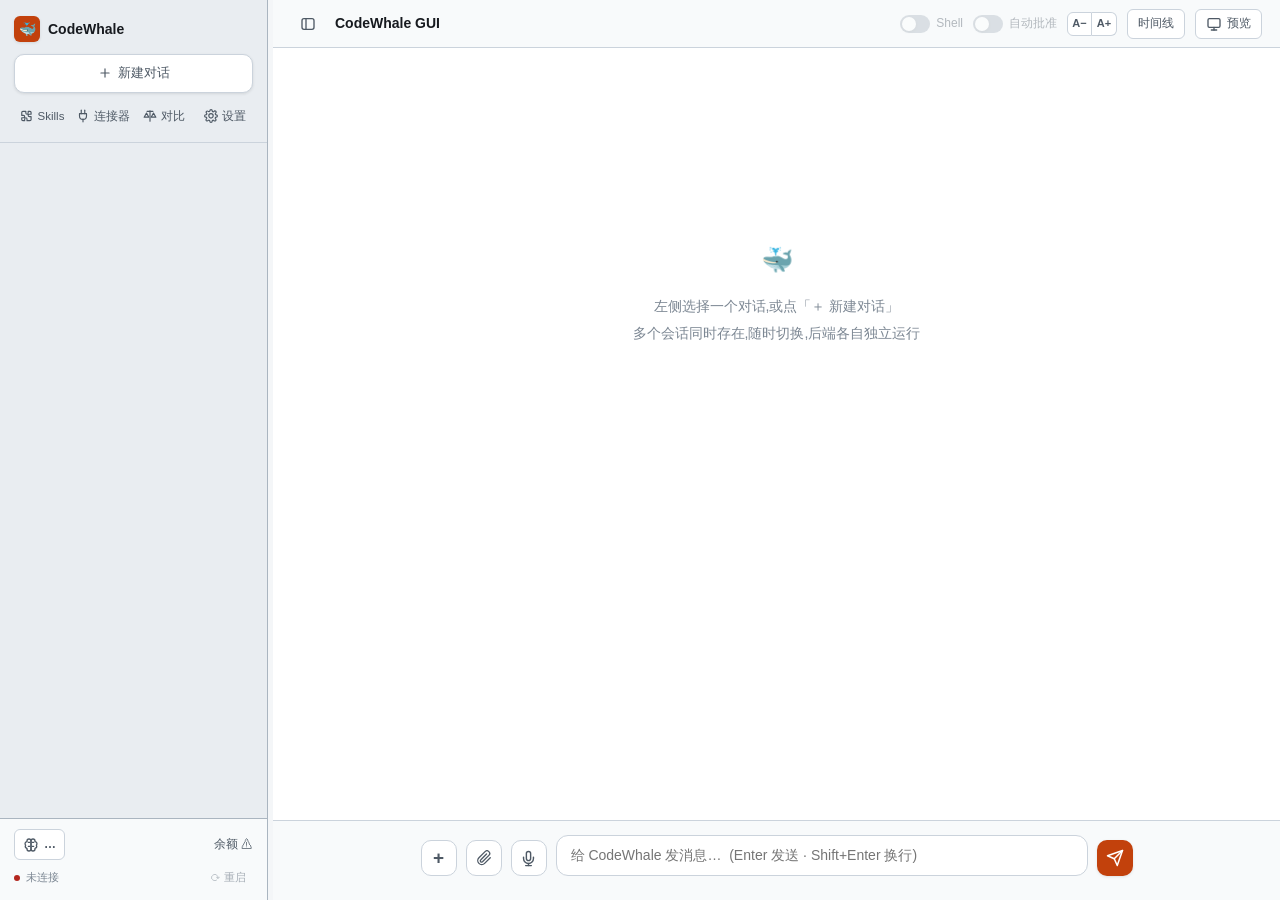
==== commit fa7f4c87: "release: CodeWhale GUI v2.7.1 voice input and runtime stability" ====
--- a/web/index.html
+++ b/web/index.html
@@ -61,6 +61,7 @@
       </div>
     </div>
     <div id="composer">
+      <div id="voiceStatus" hidden role="status" aria-live="polite"><span class="voice-dot"></span><b class="voice-label"></b><span class="voice-preview"></span></div>
       <div id="attachbar"></div>
       <div id="cwrap">
         <button id="pluginbtn" title="插件/工具">+</button>
@@ -69,6 +70,7 @@
           <div id="plugincustom"><!-- 插件由 ~/.codewhale-gui/plugins.json 定义(用 Claude Code 安装/编辑),renderPlugins() 填充 --></div>
         </div>
         <button id="attachbtn" title="上传文件(文本/代码,agent 会读取;图片会显示预览)"></button>
+        <button id="voicebtn" class="voicebtn" type="button" title="语音输入（点击开始,再次点击结束）"></button>
         <input type="file" id="fileinput" multiple style="display:none">
         <textarea id="input" rows="1" wrap="soft" placeholder="给 CodeWhale 发消息…  (Enter 发送 · Shift+Enter 换行)"></textarea>
         <button id="sendbtn" title="发送"></button>
@@ -151,7 +153,8 @@
   <div id="cmpTop">
     <div id="cmpHead"><b>⚖️ 多模型对比</b><div id="cmpChips"></div><div id="cmpLite" hidden title="对比流量经 LiteLLM 网关">LiteLLM</div><div id="cmpShellTgl" class="tgl" title="开 = 允许 exec_shell 跑命令(跳出沙箱)。注:MCP / web_search / 读取等工具跟单窗口一样一直可用,此开关只额外控制 shell 命令"><span class="sw"></span>💻 Shell</div><div id="cmpAutoTgl" class="tgl" title="工具调用自动批准(对比无逐栏审批 UI,开 Shell 时建议开)"><span class="sw"></span>⚡ 自动批准</div><div id="cmpLayout" title="排列方式:横列 / 标签页 / 田字格(标签页只显示当前模型,点上方标签切换;横/田可点某一栏的 ⤢ 放大)"><button class="laybtn" data-l="row">横</button><button class="laybtn" data-l="tab">标签</button><button class="laybtn" data-l="grid">田</button></div><div id="cmpFswrap" title="对比文字大小(独立于主窗口)"><button class="fsbtn" onclick="bumpCmpFs(-1)" title="字小一点">A−</button><button class="fsbtn" onclick="bumpCmpFs(1)" title="字大一点">A+</button></div><button id="cmpTimelineBtn" title="打开本轮对比的用户输入时间线" onclick="event.preventDefault();event.stopPropagation();window.timelineToggle&&window.timelineToggle('compare')">时间线</button><button id="cmpNewBtn" title="在当前窗口开新一轮对比(上一轮已自动存进侧栏「多模型对比」会话,随时点回,不会丢)">＋ 新对话</button><button id="cmpResetBtn" title="某栏回答的不是它本人(回退成了 DeepSeek)?点这里用最新配置/key 重启所有对比后端">↻ 重启后端</button><button id="cmpClose" title="关闭这个对比窗口">✕ 退出</button></div>
     <div id="cmpAttachBar" hidden></div>
-    <div id="cmpInputRow"><button id="cmpPluginBtn" title="插件/工具">+</button><div id="cmpPlugindrop"></div><button id="cmpAttachBtn" title="上传文件(文本/代码,各模型会 read_file 读取;也可直接粘贴/拖拽。图片会显示预览)">📎</button><textarea id="cmpInput" wrap="soft" placeholder="输入一个问题,同时发给所有选中的模型…（Enter 发送 · Shift+Enter 换行 · 可粘贴/拖拽文件）"></textarea><button id="cmpStopAllBtn" hidden title="停止所有正在运行的模型,并清空还没发出去的排队消息">停止全部</button><button id="cmpSendBtn">发送</button></div>
+    <div id="cmpVoiceStatus" hidden role="status" aria-live="polite"><span class="voice-dot"></span><b class="voice-label"></b><span class="voice-preview"></span></div>
+    <div id="cmpInputRow"><button id="cmpPluginBtn" title="插件/工具">+</button><div id="cmpPlugindrop"></div><button id="cmpAttachBtn" title="上传文件(文本/代码,各模型会 read_file 读取;也可直接粘贴/拖拽。图片会显示预览)">📎</button><button id="cmpVoiceBtn" class="voicebtn" type="button" title="语音输入（点击开始,再次点击结束）"></button><textarea id="cmpInput" wrap="soft" placeholder="输入一个问题,同时发给所有选中的模型…（Enter 发送 · Shift+Enter 换行 · 可粘贴/拖拽文件）"></textarea><button id="cmpStopAllBtn" hidden title="停止所有正在运行的模型,并清空还没发出去的排队消息">停止全部</button><button id="cmpSendBtn">发送</button></div>
     <input type="file" id="cmpFileInput" multiple style="display:none">
     <div id="cmpQueue" hidden></div>
   </div>
--- a/web/css/components.css
+++ b/web/css/components.css
@@ -264,6 +264,40 @@
 .thread .act .ico{width:14px;height:14px}
 .thread .act:hover{background:var(--accent-tint);color:var(--accent-deep)}
 .thread .act.cron.on{background:var(--cron-bg);color:var(--cron-ink)}
+.thread-context-menu{
+  position:fixed;
+  z-index:205;
+  width:224px;
+  max-height:calc(100vh - 16px);
+  overflow-y:auto;
+  padding:6px;
+  border:1px solid var(--line-strong);
+  border-radius:var(--r-m);
+  background:var(--panel);
+  box-shadow:var(--sh-3);
+  color:var(--ink);
+}
+.thread-context-menu .ctx-item{
+  width:100%;
+  min-height:34px;
+  display:flex;
+  align-items:center;
+  gap:10px;
+  padding:7px 9px;
+  border:0;
+  border-radius:var(--r-s);
+  background:transparent;
+  color:inherit;
+  font:inherit;
+  font-size:12.5px;
+  text-align:left;
+}
+.thread-context-menu .ctx-item .ico{width:15px;height:15px;flex:0 0 auto;color:var(--ink-2)}
+.thread-context-menu .ctx-item:hover,.thread-context-menu .ctx-item:focus-visible{background:var(--accent-tint);color:var(--accent-deep);outline:0}
+.thread-context-menu .ctx-item.danger{color:var(--err)}
+.thread-context-menu .ctx-item.danger .ico{color:currentColor}
+.thread-context-menu .ctx-item.danger:hover,.thread-context-menu .ctx-item.danger:focus-visible{background:var(--err-tint)}
+.thread-context-menu .ctx-sep{height:1px;margin:5px 3px;background:var(--line)}
 .empty-thread-note{padding:14px;color:var(--ink-3);font-size:12px}
 #sidefoot{border-top:1px solid var(--line-strong);padding:10px 14px;font-size:12px;color:var(--ink-3);display:flex;flex-direction:column;gap:6px;background:var(--surface-muted)}
 #statusrow{display:flex;align-items:center;justify-content:space-between;gap:8px}
@@ -920,9 +954,26 @@
 
 /* Composer */
 #composer{border-top:1px solid var(--line);padding:14px 0 18px;background:var(--surface-muted)}
+#voiceStatus,#cmpVoiceStatus{
+  max-width:712px;margin:0 auto 8px;padding:8px 12px;box-sizing:border-box;
+  display:flex;align-items:center;gap:8px;min-height:38px;border:1px solid var(--line-strong);
+  border-radius:8px;background:var(--surface);color:var(--ink-2);box-shadow:var(--sh-1)
+}
+#voiceStatus[hidden],#cmpVoiceStatus[hidden]{display:none}
+#cmpVoiceStatus{max-width:none;margin:0 14px 8px}
+.voice-dot{width:9px;height:9px;flex:0 0 9px;border-radius:50%;background:var(--accent)}
+.voice-label{color:var(--ink);white-space:nowrap}
+.voice-preview{min-width:0;overflow:hidden;text-overflow:ellipsis;white-space:nowrap;color:var(--ink-3)}
+#voiceStatus.recording .voice-dot,#cmpVoiceStatus.recording .voice-dot{animation:voicePulse 1s ease-in-out infinite;background:var(--err)}
+#voiceStatus.processing .voice-dot,#cmpVoiceStatus.processing .voice-dot{animation:voicePulse 1.1s ease-in-out infinite}
+#voiceStatus.done .voice-dot,#cmpVoiceStatus.done .voice-dot{background:var(--ok)}
+#voiceStatus.error .voice-dot,#cmpVoiceStatus.error .voice-dot{background:var(--err)}
+textarea.voice-listening{border-color:var(--accent)!important;box-shadow:var(--focus-ring)!important}
+@keyframes voicePulse{0%,100%{opacity:.38;transform:scale(.82)}50%{opacity:1;transform:scale(1.18)}}
 #cwrap{max-width:760px;margin:0 auto;padding:0 24px;display:flex;gap:9px;align-items:flex-end;position:relative}
 #input{
   flex:1;
+  min-width:0;
   min-height:36px;
   max-height:200px;
   resize:none;
@@ -938,7 +989,7 @@
   transition:border-color var(--t-fast),box-shadow var(--t-fast),background var(--t-fast);
 }
 #input:focus{border-color:var(--accent);box-shadow:var(--focus-ring)}
-#sendbtn,#attachbtn,#pluginbtn{
+#sendbtn,#attachbtn,#pluginbtn,#voicebtn{
   width:36px;
   height:36px;
   border-radius:var(--r-m);
@@ -958,8 +1009,21 @@
 #sendbtn:hover{background:var(--accent-deep)}
 #sendbtn:disabled{background:var(--line);color:var(--ink-3);box-shadow:var(--sh-none)}
 #sendbtn.stop{background:var(--err)}
-#attachbtn:hover,#pluginbtn:hover{border-color:var(--line-strong);color:var(--ink)}
+#attachbtn:hover,#pluginbtn:hover,#voicebtn:hover{border-color:var(--accent);color:var(--accent-deep)}
 #pluginbtn{font-size:19px;font-weight:600}
+.voicebtn{
+  border:1px solid var(--line);
+  background:var(--panel);
+  color:var(--ink-2);
+  cursor:pointer;
+  transition:border-color var(--t-fast),background var(--t-fast),color var(--t-fast),box-shadow var(--t-fast);
+}
+.voicebtn:hover{border-color:var(--accent);color:var(--accent-deep)}
+.voicebtn.starting,.voicebtn.processing{border-color:var(--accent);background:var(--accent-tint);color:var(--accent-deep)}
+.voicebtn.recording{border-color:var(--err);background:var(--err-tint);color:var(--err);animation:voiceButtonPulse 1s ease-in-out infinite}
+.voicebtn:disabled{cursor:wait;opacity:.72}
+.voicebtn .ico{width:17px;height:17px}
+@keyframes voiceButtonPulse{0%,100%{box-shadow:0 0 0 0 color-mix(in srgb,var(--err) 12%,transparent)}50%{box-shadow:0 0 0 5px color-mix(in srgb,var(--err) 16%,transparent)}}
 #hint{max-width:760px;margin:6px auto 0;padding:0 24px;font-size:var(--fs-caption);color:var(--ink-3)}
 #cwrap.drag{outline:2px dashed var(--accent);outline-offset:4px;border-radius:12px}
 #attachbar,#cmpAttachBar{
@@ -1643,6 +1707,7 @@
   #tmeta{display:none}
   #ttitle{font-size:13px}
   #mwrap,#cwrap,#hint,#attachbar{padding-left:14px;padding-right:14px}
+  #voiceStatus{margin-left:14px;margin-right:14px}
   #topbar{padding:0 10px;gap:8px}
   #composer{padding:10px 0 14px}
   #autowrap{font-size:var(--fs-caption);gap:5px}
--- a/web/css/compare.css
+++ b/web/css/compare.css
@@ -115,7 +115,7 @@
   transition:border-color var(--t-fast),box-shadow var(--t-fast);
 }
 #cmpInput:focus{border-color:var(--accent);box-shadow:var(--focus-ring)}
-#cmpAttachBtn,#cmpPluginBtn{
+#cmpAttachBtn,#cmpPluginBtn,#cmpVoiceBtn{
   flex:0 0 auto;
   width:36px;
   border:1px solid var(--line);
@@ -129,7 +129,7 @@
   justify-content:center;
 }
 #cmpPluginBtn{font-size:19px;font-weight:600}
-#cmpAttachBtn:hover,#cmpPluginBtn:hover{border-color:var(--line-strong);color:var(--ink)}
+#cmpAttachBtn:hover,#cmpPluginBtn:hover,#cmpVoiceBtn:hover{border-color:var(--accent);color:var(--accent-deep)}
 #cmpPlugindrop{
   display:none;
   position:absolute;
@@ -434,7 +434,7 @@
 }
 .cmpcolsend:hover{background:var(--accent-deep)}
 .cmpcolsend:disabled{opacity:.45;cursor:default}
-.cmpcolattach{
+.cmpcolattach,.cmpcolvoice{
   flex:0 0 auto;
   width:34px;
   border:1px solid var(--line);
@@ -445,7 +445,7 @@
   cursor:pointer;
   color:var(--ink-2);
 }
-.cmpcolattach:hover{border-color:var(--line-strong);color:var(--ink)}
+.cmpcolattach:hover,.cmpcolvoice:hover{border-color:var(--accent);color:var(--accent-deep)}
 .cmpcatt{display:flex;flex-wrap:wrap;gap:5px;padding:6px 8px 0}
 .cmpcatt[hidden]{display:none}
 
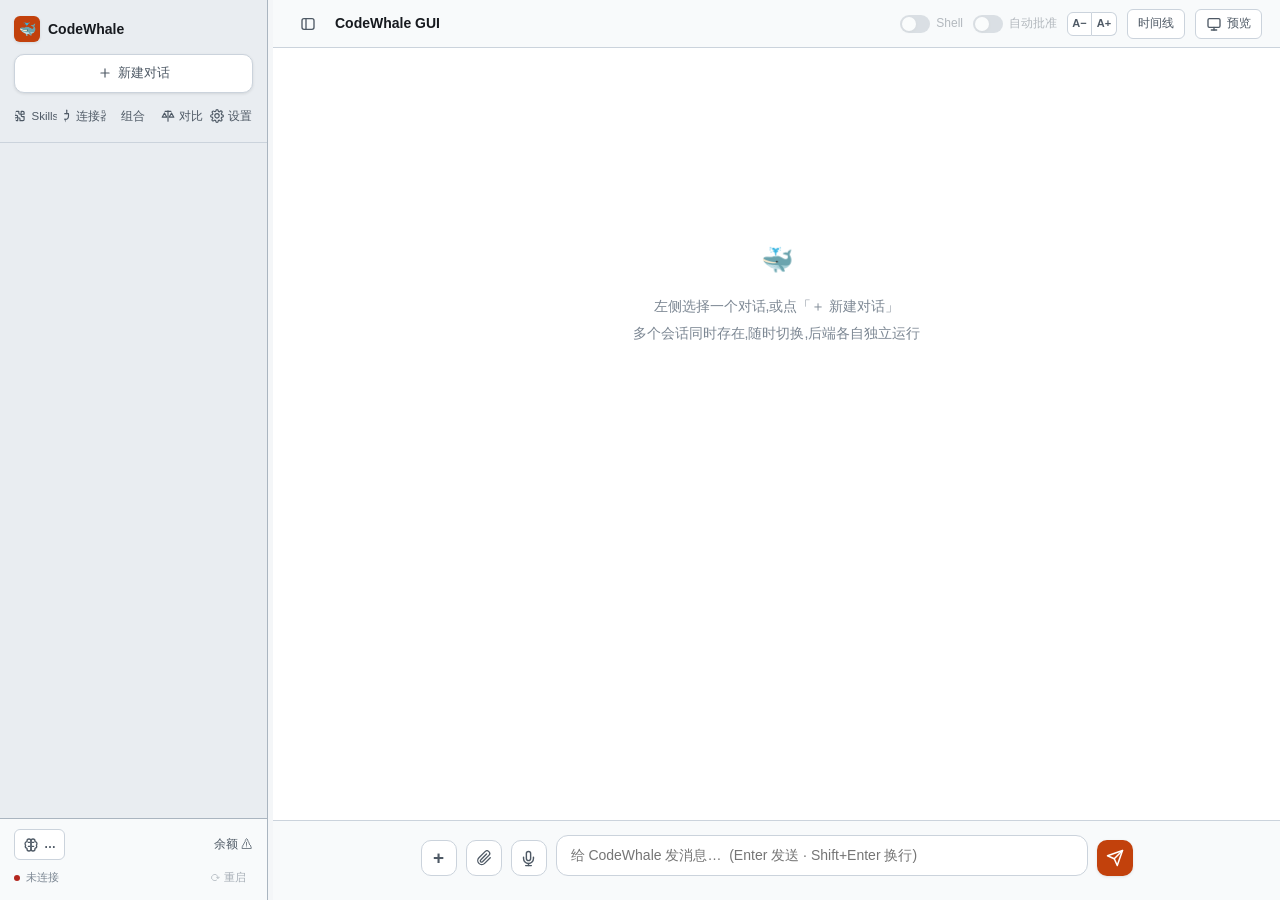
==== commit 50d66614: "release: CodeWhale GUI 2.9.0" ====
--- a/web/index.html
+++ b/web/index.html
@@ -16,6 +16,7 @@
 <link rel="stylesheet" href="css/base.css">
 <link rel="stylesheet" href="css/components.css">
 <link rel="stylesheet" href="css/compare.css">
+<link rel="stylesheet" href="css/combo.css">
 
 </head>
 <body>
@@ -24,7 +25,7 @@
     <div id="sidehead">
       <div id="brand"><span class="logo">🐳</span><span class="bname">CodeWhale</span><span id="version"></span><button id="updbtn" title="CodeWhale 后端有新版,点击更新">↑ 更新</button><button id="guiupdbtn" title="界面有新版,点击下载验签更新">↑ 界面</button></div>
       <button id="newbtn">新建对话</button>
-      <div id="sidetools"><button class="topbtn" id="skillsbtn">Skills</button><button class="topbtn" id="mcpbtn">连接器</button><button class="topbtn" id="cmpbtn" title="多模型并排对比">对比</button><button class="topbtn" id="settingsbtn" title="设置与会话管理">设置</button></div>
+      <div id="sidetools"><button class="topbtn" id="skillsbtn">Skills</button><button class="topbtn" id="mcpbtn">连接器</button><button class="topbtn" id="combobtn" title="规划、执行、审计协作">组合</button><button class="topbtn" id="cmpbtn" title="多模型并排对比">对比</button><button class="topbtn" id="settingsbtn" title="设置与会话管理">设置</button></div>
     </div>
     <div id="threads"></div>
     <div id="sidefoot">
@@ -50,7 +51,17 @@
       </div>
       <button id="timelinebtn" title="打开本对话的用户输入时间线" onclick="event.preventDefault();event.stopPropagation();window.timelineToggle&&window.timelineToggle('single')">时间线</button>
       <button id="previewbtn" title="打开/关闭应用内预览">预览</button>
-      <button id="interruptbtn">停止</button>
+      <button id="interruptbtn" title="停止当前任务（Esc）">停止</button>
+    </div>
+  <div id="comboBar" hidden>
+      <div class="combo-ident"><b>组合任务</b><span id="comboPhase">等待任务</span></div>
+    <div id="comboRoles" aria-label="组合模型角色">
+      <button type="button" class="combo-role" data-role="controller"><span>总调度</span><b>选择模型</b><small>理解、规划、监督与验收</small></button>
+      <button type="button" class="combo-role" data-role="executor"><span>执行模型</span><b>选择模型</b><small>研究、起草；按需使用工具</small></button>
+    </div>
+    <button type="button" id="comboConfigure" class="combo-intervene" title="配置总调度与执行模型">角色配置</button>
+      <button type="button" id="comboIntervene" class="combo-intervene" title="停止、续跑或要求总调度重新检查">流程控制</button>
+      <span id="comboGate" class="combo-gate">检查点 0/4 · 等待任务</span>
     </div>
     <div id="messages">
       <div id="mwrap">
@@ -70,7 +81,7 @@
           <div id="plugincustom"><!-- 插件由 ~/.codewhale-gui/plugins.json 定义(用 Claude Code 安装/编辑),renderPlugins() 填充 --></div>
         </div>
         <button id="attachbtn" title="上传文件(文本/代码,agent 会读取;图片会显示预览)"></button>
-        <button id="voicebtn" class="voicebtn" type="button" title="语音输入（点击开始,再次点击结束）"></button>
+        <button id="voicebtn" class="voicebtn" type="button" title="语音输入（⌘D 或点击开始/结束）"></button>
         <input type="file" id="fileinput" multiple style="display:none">
         <textarea id="input" rows="1" wrap="soft" placeholder="给 CodeWhale 发消息…  (Enter 发送 · Shift+Enter 换行)"></textarea>
         <button id="sendbtn" title="发送"></button>
@@ -151,14 +162,15 @@
 
 <div id="cmpView" hidden>
   <div id="cmpTop">
-    <div id="cmpHead"><b>⚖️ 多模型对比</b><div id="cmpChips"></div><div id="cmpLite" hidden title="对比流量经 LiteLLM 网关">LiteLLM</div><div id="cmpShellTgl" class="tgl" title="开 = 允许 exec_shell 跑命令(跳出沙箱)。注:MCP / web_search / 读取等工具跟单窗口一样一直可用,此开关只额外控制 shell 命令"><span class="sw"></span>💻 Shell</div><div id="cmpAutoTgl" class="tgl" title="工具调用自动批准(对比无逐栏审批 UI,开 Shell 时建议开)"><span class="sw"></span>⚡ 自动批准</div><div id="cmpLayout" title="排列方式:横列 / 标签页 / 田字格(标签页只显示当前模型,点上方标签切换;横/田可点某一栏的 ⤢ 放大)"><button class="laybtn" data-l="row">横</button><button class="laybtn" data-l="tab">标签</button><button class="laybtn" data-l="grid">田</button></div><div id="cmpFswrap" title="对比文字大小(独立于主窗口)"><button class="fsbtn" onclick="bumpCmpFs(-1)" title="字小一点">A−</button><button class="fsbtn" onclick="bumpCmpFs(1)" title="字大一点">A+</button></div><button id="cmpTimelineBtn" title="打开本轮对比的用户输入时间线" onclick="event.preventDefault();event.stopPropagation();window.timelineToggle&&window.timelineToggle('compare')">时间线</button><button id="cmpNewBtn" title="在当前窗口开新一轮对比(上一轮已自动存进侧栏「多模型对比」会话,随时点回,不会丢)">＋ 新对话</button><button id="cmpResetBtn" title="某栏回答的不是它本人(回退成了 DeepSeek)?点这里用最新配置/key 重启所有对比后端">↻ 重启后端</button><button id="cmpClose" title="关闭这个对比窗口">✕ 退出</button></div>
+    <div id="cmpHead"><b>⚖️ 多模型对比</b><div id="cmpChips"></div><div id="cmpLite" hidden title="对比流量经 LiteLLM 网关">LiteLLM</div><div id="cmpShellTgl" class="tgl" title="开 = 允许 exec_shell 跑命令(跳出沙箱)。注:MCP / web_search / 读取等工具跟单窗口一样一直可用,此开关只额外控制 shell 命令"><span class="sw"></span>💻 Shell</div><div id="cmpAutoTgl" class="tgl" title="工具调用自动批准(对比无逐栏审批 UI,开 Shell 时建议开)"><span class="sw"></span>⚡ 自动批准</div><div id="cmpLayout" title="排列方式:横列 / 标签页 / 田字格 / 纵向 / 最新问答汇总"><button class="laybtn" data-l="row" title="横向并排">横</button><button class="laybtn" data-l="tab" title="标签页切换">标签</button><button class="laybtn" data-l="grid" title="田字格排列">田</button><button class="laybtn" data-l="stack" title="模型窗口纵向排列">纵</button><button class="laybtn" data-l="summary" title="汇总各模型最新一轮问答">汇总</button></div><div id="cmpFswrap" title="对比文字大小(独立于主窗口)"><button class="fsbtn" onclick="bumpCmpFs(-1)" title="字小一点">A−</button><button class="fsbtn" onclick="bumpCmpFs(1)" title="字大一点">A+</button></div><button id="cmpTimelineBtn" title="打开本轮对比的用户输入时间线" onclick="event.preventDefault();event.stopPropagation();window.timelineToggle&&window.timelineToggle('compare')">时间线</button><button id="cmpNewBtn" title="在当前窗口开新一轮对比(上一轮已自动存进侧栏「多模型对比」会话,随时点回,不会丢)">＋ 新对话</button><button id="cmpResetBtn" title="某栏回答的不是它本人(回退成了 DeepSeek)?点这里用最新配置/key 重启所有对比后端">↻ 重启后端</button><button id="cmpClose" title="关闭这个对比窗口">✕ 退出</button></div>
     <div id="cmpAttachBar" hidden></div>
     <div id="cmpVoiceStatus" hidden role="status" aria-live="polite"><span class="voice-dot"></span><b class="voice-label"></b><span class="voice-preview"></span></div>
-    <div id="cmpInputRow"><button id="cmpPluginBtn" title="插件/工具">+</button><div id="cmpPlugindrop"></div><button id="cmpAttachBtn" title="上传文件(文本/代码,各模型会 read_file 读取;也可直接粘贴/拖拽。图片会显示预览)">📎</button><button id="cmpVoiceBtn" class="voicebtn" type="button" title="语音输入（点击开始,再次点击结束）"></button><textarea id="cmpInput" wrap="soft" placeholder="输入一个问题,同时发给所有选中的模型…（Enter 发送 · Shift+Enter 换行 · 可粘贴/拖拽文件）"></textarea><button id="cmpStopAllBtn" hidden title="停止所有正在运行的模型,并清空还没发出去的排队消息">停止全部</button><button id="cmpSendBtn">发送</button></div>
+    <div id="cmpInputRow"><button id="cmpPluginBtn" title="插件/工具">+</button><div id="cmpPlugindrop"></div><button id="cmpAttachBtn" title="上传文件(文本/代码,各模型会 read_file 读取;也可直接粘贴/拖拽。图片会显示预览)">📎</button><button id="cmpVoiceBtn" class="voicebtn" type="button" title="语音输入（⌘D 或点击开始/结束）"></button><textarea id="cmpInput" wrap="soft" placeholder="输入一个问题,同时发给所有选中的模型…（Enter 发送 · Shift+Enter 换行 · 可粘贴/拖拽文件）"></textarea><button id="cmpStopAllBtn" hidden title="停止所有正在运行的模型并清空排队消息（Esc）">停止全部</button><button id="cmpSendBtn">发送</button></div>
     <input type="file" id="cmpFileInput" multiple style="display:none">
     <div id="cmpQueue" hidden></div>
   </div>
   <div id="cmpTabs" class="cmptabs" hidden></div>
+  <div id="cmpSummary" hidden></div>
   <div id="cmpCols"></div>
 </div>
 <script src="markdown.js"></script>
--- a/web/css/tokens.css
+++ b/web/css/tokens.css
@@ -55,6 +55,19 @@
   --spinner-track:rgba(255,255,255,.35);
   --compare-ok-line:rgba(57,126,102,.28);
   --compare-ok-bg:rgba(57,126,102,.1);
+  /* Sidebar conversation-type palette: neutral blue / comparison orange / workflow teal. */
+  --thread-single-bg:#F5F9FC;
+  --thread-single-hover:#EAF2F8;
+  --thread-single-line:#D5E0EA;
+  --thread-single-ink:#49677C;
+  --thread-compare-bg:#FFF3EA;
+  --thread-compare-hover:#FCE6D5;
+  --thread-compare-line:#EBC8AE;
+  --thread-compare-ink:#A54A1B;
+  --thread-combo-bg:#ECF8F5;
+  --thread-combo-hover:#DCF1EA;
+  --thread-combo-line:#B8DDD2;
+  --thread-combo-ink:#176C5C;
   --cron:#2563EB;
   --cron-ink:#1D4ED8;
   --cron-bg:rgba(37,99,235,.08);
--- a/web/css/components.css
+++ b/web/css/components.css
@@ -165,6 +165,9 @@
 .grp-cron{color:var(--cron-ink)}
 .grp-cron:hover{color:var(--cron)}
 .grp:hover{color:var(--ink-2)}
+.grp.grp-norm,.grp.grp-norm:hover{color:var(--thread-single-ink)}
+.grp.grp-cmp,.grp.grp-cmp:hover{color:var(--thread-compare-ink)}
+.grp.grp-combo,.grp.grp-combo:hover{color:var(--thread-combo-ink)}
 .grp:focus-visible,.thread:focus-visible,.runstatus-h:focus-visible{outline:2px solid var(--accent-tint-2);outline-offset:2px}
 .grp .glabel{display:inline-flex;align-items:center;gap:5px;min-width:0}
 .grp .glabel .ico{width:13px;height:13px}
@@ -184,11 +187,17 @@
 }
 .thread:hover{background:var(--panel);border-color:var(--line)}
 .thread.active{background:var(--panel);border-color:var(--line-strong);box-shadow:inset 3px 0 0 var(--accent),var(--sh-1)}
+.thread.singlesess{background:var(--thread-single-bg);border-color:var(--thread-single-line)}
+.thread.singlesess:hover{background:var(--thread-single-hover);border-color:var(--thread-single-line)}
+.thread.singlesess.active{background:var(--panel);border-color:var(--thread-single-line);box-shadow:inset 3px 0 0 var(--thread-single-ink),var(--sh-1)}
+.thread.cmpsess{background:var(--thread-compare-bg);border-color:var(--thread-compare-line)}
+.thread.cmpsess:hover{background:var(--thread-compare-hover);border-color:var(--thread-compare-line)}
+.thread.cmpsess.active{background:#FFF9F5;border-color:var(--thread-compare-line);box-shadow:inset 3px 0 0 var(--thread-compare-ink),var(--sh-1)}
+.thread.combosess{background:var(--thread-combo-bg);border-color:var(--thread-combo-line)}
+.thread.combosess:hover{background:var(--thread-combo-hover);border-color:var(--thread-combo-line)}
+.thread.combosess.active{background:#F7FCFA;border-color:var(--thread-combo-line);box-shadow:inset 3px 0 0 var(--thread-combo-ink),var(--sh-1)}
 .thread.cronjob{background:var(--cron-bg);border-color:var(--cron-line)}
-.thread.cronjob.active{box-shadow:inset 3px 0 0 var(--cron),var(--sh-1)}
-.thread.cmpsess{background:var(--accent-tint)}
-.thread.cmpsess:hover{background:var(--accent-tint-2)}
-.thread.cmpsess.active{background:var(--panel)}
+.thread.cronjob.active{background:var(--cron-bg);box-shadow:inset 3px 0 0 var(--cron),var(--sh-1)}
 .thread .t1{display:flex;align-items:center;gap:7px;min-width:0}
 .thread .dot{width:6px;height:6px;border-radius:var(--r-full);background:var(--idle-dot);flex:0 0 auto}
 .thread .dot.ok{background:var(--ok)}
@@ -237,10 +246,9 @@
   right:8px;
   top:7px;
   display:flex;
-  gap:2px;
   margin:0;
-  padding:1px 2px;
-  border:1px solid var(--line);
+  padding:0;
+  border:0;
   border-radius:var(--r-s);
   background:var(--panel);
   box-shadow:var(--sh-2);
@@ -250,20 +258,19 @@
 }
 .thread:hover .actions,.thread:focus-within .actions{opacity:1;pointer-events:auto}
 .thread .act{
-  border:0;
-  background:transparent;
-  border-radius:var(--r-s);
-  width:24px;
-  height:24px;
+  border:1px solid var(--line);
+  background:var(--panel);
+  border-radius:var(--r-s);
+  width:28px;
+  height:28px;
   padding:0;
   display:inline-flex;
   align-items:center;
   justify-content:center;
   color:var(--ink-2);
 }
-.thread .act .ico{width:14px;height:14px}
+.thread .act .ico{width:16px;height:16px}
 .thread .act:hover{background:var(--accent-tint);color:var(--accent-deep)}
-.thread .act.cron.on{background:var(--cron-bg);color:var(--cron-ink)}
 .thread-context-menu{
   position:fixed;
   z-index:205;
@@ -462,6 +469,29 @@
   flex-direction:column;
   gap:8px;
 }
+.turn-artifacts{
+  margin:2px 0 18px 30px;
+  padding:12px;
+  border:1px solid var(--line-strong);
+  border-radius:var(--r-l);
+  background:var(--bg);
+}
+.turn-artifacts-title{
+  display:flex;
+  align-items:center;
+  gap:7px;
+  color:var(--ink-2);
+  font-size:13px;
+  font-weight:700;
+}
+.turn-artifacts-title small{
+  margin-left:auto;
+  color:var(--ink-3);
+  font-size:11px;
+  font-weight:500;
+}
+.turn-artifacts > .chat-files{margin-top:9px}
+.turn-artifacts .chat-file-card{background:var(--panel)}
 .chat-file-card{
   max-width:760px;
   display:flex;
@@ -702,6 +732,39 @@
 .msg.user .mact .ico{width:16px;height:16px}
 .mact:disabled{opacity:.45;cursor:default}
 .mact:hover,.mact.ok{background:var(--accent-tint);color:var(--accent-deep)}
+
+.message-selection-menu{
+  position:fixed;
+  z-index:1800;
+  width:min(290px,calc(100vw - 16px));
+  max-height:calc(100dvh - 16px);
+  overflow-y:auto;
+  overscroll-behavior:contain;
+  padding:6px;
+  border:1px solid var(--line-strong);
+  border-radius:var(--r-s);
+  background:var(--panel);
+  box-shadow:var(--sh-dropdown);
+}
+.message-selection-menu button{
+  width:100%;
+  min-height:34px;
+  display:flex;
+  align-items:center;
+  justify-content:space-between;
+  gap:16px;
+  padding:0 10px;
+  border:0;
+  border-radius:var(--r-s);
+  background:transparent;
+  color:var(--ink);
+  text-align:left;
+  font-size:13px;
+  cursor:pointer;
+}
+.message-selection-menu button:hover,.message-selection-menu button:focus-visible{background:var(--accent-tint);color:var(--accent-deep);outline:0}
+.message-selection-menu kbd{color:var(--ink-3);font:11px/1 var(--mono);white-space:nowrap}
+.message-selection-sep{height:1px;margin:5px 3px;background:var(--line)}
 
 /* User input timeline */
 #timelinePanel{
--- a/web/css/compare.css
+++ b/web/css/compare.css
@@ -75,7 +75,7 @@
 .laybtn:last-child{border-radius:0 var(--r-s) var(--r-s) 0}
 .laybtn:hover{border-color:var(--line-strong);color:var(--ink);position:relative;z-index:1}
 .laybtn.on{background:var(--accent-tint);color:var(--accent-deep);border-color:var(--line)}
-.laybtn[data-l=tab]{width:auto;padding:0 7px}
+.laybtn[data-l=tab],.laybtn[data-l=summary]{width:auto;padding:0 7px}
 #cmpTimelineBtn,#cmpNewBtn,#cmpResetBtn,#cmpClose{
   border:1px solid var(--line);
   background:var(--panel);
@@ -268,8 +268,17 @@
 #cmpCols.lay-col{flex-direction:column}
 #cmpCols.lay-grid{display:grid;grid-template-columns:repeat(2,1fr);grid-auto-rows:1fr}
 #cmpCols.lay-grid .cmpcol{min-height:0}
+#cmpCols.lay-stack{flex-direction:column;overflow-y:auto;overscroll-behavior:contain;padding:8px;gap:8px;background:var(--bg)}
+#cmpCols.lay-stack .cmpcol{
+  flex:0 0 clamp(420px,72vh,820px);
+  width:100%;
+  min-height:420px;
+  border:1px solid var(--line);
+  border-radius:var(--r-m);
+}
 #cmpCols.lay-tab .cmpcol{display:none}
 #cmpCols.lay-tab .cmpcol.max{display:flex;flex:1 1 100%}
+#cmpCols.lay-summary{display:none}
 .cmpcol{
   flex:1 1 0;
   min-width:0;
@@ -449,6 +458,60 @@
 .cmpcatt{display:flex;flex-wrap:wrap;gap:5px;padding:6px 8px 0}
 .cmpcatt[hidden]{display:none}
 
+/* Latest-turn summary: one shared question plus one card per selected model. */
+#cmpSummary{
+  flex:1;
+  min-height:0;
+  overflow-y:auto;
+  overscroll-behavior:contain;
+  padding:18px;
+  background:var(--bg);
+}
+#cmpSummary[hidden]{display:none}
+.cmpsum-shell{width:min(1440px,100%);margin:0 auto}
+.cmpsum-head{display:flex;align-items:center;justify-content:space-between;gap:16px;margin-bottom:14px}
+.cmpsum-head-main{display:flex;align-items:baseline;gap:8px;min-width:0}
+.cmpsum-head h2{margin:0;color:var(--ink);font-size:18px;letter-spacing:0}
+.cmpsum-head span{color:var(--ink-3);font-size:12px}
+.cmpsum-copy-all{display:inline-flex;align-items:center;justify-content:center;gap:6px;min-height:32px;padding:5px 10px;border:1px solid var(--line);border-radius:var(--r-s);background:var(--panel);color:var(--ink-2);font:600 12px/1 var(--font);white-space:nowrap;cursor:pointer}
+.cmpsum-copy-all svg{width:15px;height:15px}
+.cmpsum-copy-all:hover:not(:disabled){border-color:var(--line-strong);background:var(--surface-muted);color:var(--ink)}
+.cmpsum-copy-all:disabled{opacity:.45;cursor:default}
+.cmpsum-question{
+  margin-bottom:14px;
+  padding:14px 16px;
+  border:1px solid var(--accent-tint-2);
+  border-left:3px solid var(--accent);
+  border-radius:var(--r-s);
+  background:var(--panel);
+}
+.cmpsum-label{margin-bottom:6px;color:var(--ink-3);font-size:11px;font-weight:650}
+.cmpsum-question .cmpsum-text,.cmpsum-card-question .cmpsum-text{color:var(--ink-2);font-size:12px;line-height:1.6;white-space:pre-wrap;word-break:break-word}
+.cmpsum-grid{display:grid;grid-template-columns:minmax(0,1fr);gap:12px;align-items:start}
+.cmpsum-card{
+  display:block;
+  margin:0;
+  min-width:0;
+  overflow:hidden;
+  content-visibility:visible;
+  contain-intrinsic-size:auto;
+  border:1px solid var(--line);
+  border-radius:var(--r-m);
+  background:var(--panel);
+  box-shadow:var(--sh-1);
+}
+.cmpsum-card-head{display:flex;align-items:center;gap:8px;min-height:42px;padding:9px 12px;border-bottom:1px solid var(--line-soft);background:var(--surface-muted)}
+.cmpsum-card-head::before{content:"";width:7px;height:7px;border-radius:var(--r-full);background:var(--ok);flex:0 0 auto}
+.cmpsum-card.running .cmpsum-card-head::before{background:var(--accent);animation:breathe 1.6s ease-in-out infinite}
+.cmpsum-card-name{color:var(--ink);font-size:13px;font-weight:650}
+.cmpsum-card-model{min-width:0;overflow:hidden;text-overflow:ellipsis;white-space:nowrap;color:var(--ink-3);font:11px/1.2 var(--mono)}
+.cmpsum-card-state{margin-left:auto;color:var(--ink-3);font-size:11px;white-space:nowrap}
+.cmpsum-card-question{padding:10px 12px;border-bottom:1px solid var(--line-soft);background:var(--bg)}
+.cmpsum-answer{padding:12px;font-size:var(--cmp-fs,13px);line-height:1.6;color:var(--ink)}
+.cmpsum-answer.content>:first-child{margin-top:0}
+.cmpsum-answer.content>:last-child{margin-bottom:0}
+.cmpsum-empty{padding:24px;border:1px dashed var(--line);border-radius:var(--r-m);background:var(--panel);color:var(--ink-3);text-align:center}
+
 /* Option picker */
 .optpicker{margin:12px 0 2px}
 .optchips{display:flex;flex-direction:column;gap:6px}
@@ -527,6 +590,9 @@
   #cmpInputRow{gap:6px}
   #cmpLayout{margin-left:0}
   #cmpCols.lay-grid{grid-template-columns:1fr}
+  #cmpCols.lay-stack .cmpcol{flex-basis:68vh;min-height:360px}
+  #cmpSummary{padding:10px}
+  .cmpsum-head{align-items:flex-start;flex-direction:column;gap:9px}
   .cmpcol-h{padding:8px 10px}
   .cmpcol-b{padding:10px}
 }
--- a/web/css/combo.css
+++ b/web/css/combo.css
@@ -0,0 +1,165 @@
+#comboBar{
+  flex:0 0 auto;
+  min-height:58px;
+  padding:7px 18px;
+  border-bottom:1px solid var(--line);
+  background:var(--bg);
+  display:flex;
+  align-items:center;
+  gap:14px;
+}
+#comboBar[hidden]{display:none}
+.combo-ident{display:flex;align-items:baseline;gap:8px;white-space:nowrap}
+.combo-ident b{font-size:18px}
+#comboPhase{font-size:14px;color:var(--ink-3)}
+#comboRoles{display:flex;align-items:center;gap:6px;min-width:0;flex:1;overflow:hidden}
+.combo-role{
+  flex:0 1 210px;
+  min-width:155px;
+  max-width:250px;
+  height:44px;
+  box-sizing:border-box;
+  padding:5px 9px;
+  display:grid;
+  grid-template-columns:auto minmax(0,1fr);
+  grid-template-rows:auto auto;
+  column-gap:7px;
+  text-align:left;
+  border-radius:var(--r-s);
+  background:var(--panel);
+}
+.combo-role span{grid-column:1;grid-row:1;color:var(--ink-3);font-size:12px;white-space:nowrap}
+.combo-role b{grid-column:2;grid-row:1;font-size:15px;line-height:1.1;overflow:hidden;text-overflow:ellipsis;white-space:nowrap}
+.combo-role small{grid-column:1 / -1;grid-row:2;font-size:12px;color:var(--ink-3);overflow:hidden;text-overflow:ellipsis;white-space:nowrap}
+.combo-role.active{border-color:var(--accent);background:var(--accent-tint)}
+.combo-role.done{border-color:var(--ok);background:var(--ok-tint)}
+.combo-role.blocked{border-color:var(--err);background:var(--err-tint)}
+.combo-intervene{
+  flex:0 0 auto;
+  min-height:38px;
+  padding:5px 10px;
+  border-radius:var(--r-s);
+  color:var(--ink-2);
+  font-size:15px;
+}
+.combo-gate{
+  flex:0 0 auto;
+  padding:6px 10px;
+  border:1px solid var(--line);
+  border-radius:var(--r-full);
+  color:var(--ink-3);
+  font-size:14px;
+  white-space:nowrap;
+}
+.combo-checkpoint{
+  margin:12px 0;
+  padding:12px 14px;
+  border:1px solid var(--line-strong,var(--line));
+  border-left:3px solid var(--accent);
+  border-radius:var(--r-s);
+  background:var(--surface-muted);
+  display:flex;
+  align-items:center;
+  gap:10px;
+  color:var(--ink-2);
+  font-size:16px;
+}
+.combo-checkpoint b{color:var(--ink)}
+.combo-checkpoint>div{display:grid;gap:3px;min-width:0;flex:1}
+.combo-checkpoint span{min-width:0;overflow-wrap:anywhere}
+.combo-checkpoint button{flex:0 0 auto;min-height:32px;padding:4px 9px;font-size:13px}
+.combo-checkpoint.running{border-left-color:var(--accent);background:var(--accent-tint)}
+.combo-checkpoint.ready{border-left-color:var(--line-strong,var(--line))}
+.combo-checkpoint.blocked{border-left-color:var(--err);background:var(--err-tint)}
+.combo-checkpoint.pass{border-left-color:var(--ok);background:var(--ok-tint)}
+.combo-gate.pass{color:var(--ok);border-color:var(--ok);background:var(--ok-tint)}
+.combo-phase-note{
+  margin:14px 0 10px;
+  padding:12px 15px;
+  border-left:3px solid var(--accent);
+  background:var(--surface-muted);
+  color:var(--ink-2);
+  font-size:18px;
+}
+.combo-phase-note{display:flex;align-items:center;gap:10px}
+.combo-phase-note b{color:var(--ink)}
+.combo-history-note{
+  margin:12px 0 14px;
+  padding:10px 12px;
+  display:flex;
+  align-items:center;
+  justify-content:space-between;
+  gap:12px;
+  border:1px solid var(--line);
+  border-radius:var(--r-s);
+  background:var(--surface-muted);
+  color:var(--ink-3);
+  font-size:16px;
+}
+.combo-history-note button{flex:0 0 auto;min-height:34px;padding:5px 10px;font-size:15px}
+.combo-blocked{
+  margin:14px 0;
+  padding:15px;
+  border:1px solid var(--err);
+  border-radius:var(--r-s);
+  background:var(--err-tint);
+  color:var(--err);
+  font-size:18px;
+}
+.combo-understanding{
+  margin:10px 0 14px;
+  padding:14px 16px;
+  display:grid;
+  gap:4px;
+  border:1px solid var(--line-strong,var(--line));
+  border-radius:var(--r-s);
+  background:var(--surface-muted);
+  color:var(--ink-2);
+  font-size:18px;
+}
+.combo-understanding b{color:var(--ink);font-size:20px}
+.combo-config{display:grid;gap:14px;max-width:680px}
+.combo-config>label,.combo-config details label{display:grid;grid-template-columns:170px minmax(0,1fr);align-items:center;gap:10px;font-size:12px;color:var(--ink-2)}
+.combo-config select,.combo-config input{width:100%;min-height:38px;padding:7px 10px;border:1px solid var(--line);border-radius:var(--r-s);background:var(--panel);color:var(--ink)}
+.combo-config input:disabled,.combo-config select:disabled{opacity:.55;cursor:not-allowed}
+.combo-config details{padding:12px;border:1px solid var(--line);border-radius:var(--r-s);background:var(--surface-muted)}
+.combo-config details summary{margin-bottom:12px;font-weight:700;cursor:pointer}
+.combo-config details label+label{margin-top:10px}
+.combo-config small{grid-column:2;color:var(--ink-3)}
+.combo-cap-note{margin:0;padding:10px 12px;border-left:3px solid var(--accent);background:var(--accent-tint);color:var(--ink-2);font-size:12px}
+.combo-config .primary{justify-self:start}
+.combo-role-config-row{
+  width:100%;
+  display:grid;
+  grid-template-columns:minmax(120px,.75fr) minmax(0,1.45fr) auto;
+  align-items:center;
+  gap:10px;
+  padding:12px 13px;
+  text-align:left;
+  border:1px solid var(--line);
+  border-radius:var(--r-s);
+  background:var(--panel);
+  color:var(--ink);
+}
+.combo-role-config-row:hover{border-color:var(--accent);background:var(--accent-tint)}
+.combo-role-config-row span{overflow:hidden;text-overflow:ellipsis;white-space:nowrap;color:var(--ink-2)}
+.combo-role-config-row small{grid-column:auto;color:var(--ink-3);white-space:nowrap}
+.combo-intervention{display:grid;gap:10px}
+.combo-intervention-status{padding:10px 12px;border-left:3px solid var(--accent);background:var(--accent-tint);color:var(--ink-2);font-size:12px}
+.combo-intervention-actions{display:grid;grid-template-columns:repeat(2,minmax(0,1fr));gap:8px}
+.combo-intervention-actions button{justify-content:flex-start;min-height:40px;padding:8px 12px}
+.combo-intervention-actions button.danger{color:var(--err);border-color:var(--err)}
+.combo-intervention-note{margin:0;color:var(--ink-3);font-size:11px}
+html.combowin{--chat-fs:26px}
+html.combowin #sidebar,html.combowin #sideresize{display:none!important}
+html.combowin #main{width:100%;min-width:0}
+html.combowin #sidebarToggle{display:none}
+html.combowin #mwrap{max-width:1100px}
+html.combowin #input{font-size:20px;line-height:1.45}
+@media(max-width:900px){
+  #comboBar{align-items:flex-start;flex-wrap:wrap;padding:9px 10px;gap:8px}
+  #comboRoles{order:3;width:100%;overflow-x:auto;padding-bottom:2px}
+  .combo-role{min-width:148px}
+  .combo-gate{margin-left:auto}
+  .combo-intervention-actions{grid-template-columns:1fr}
+}
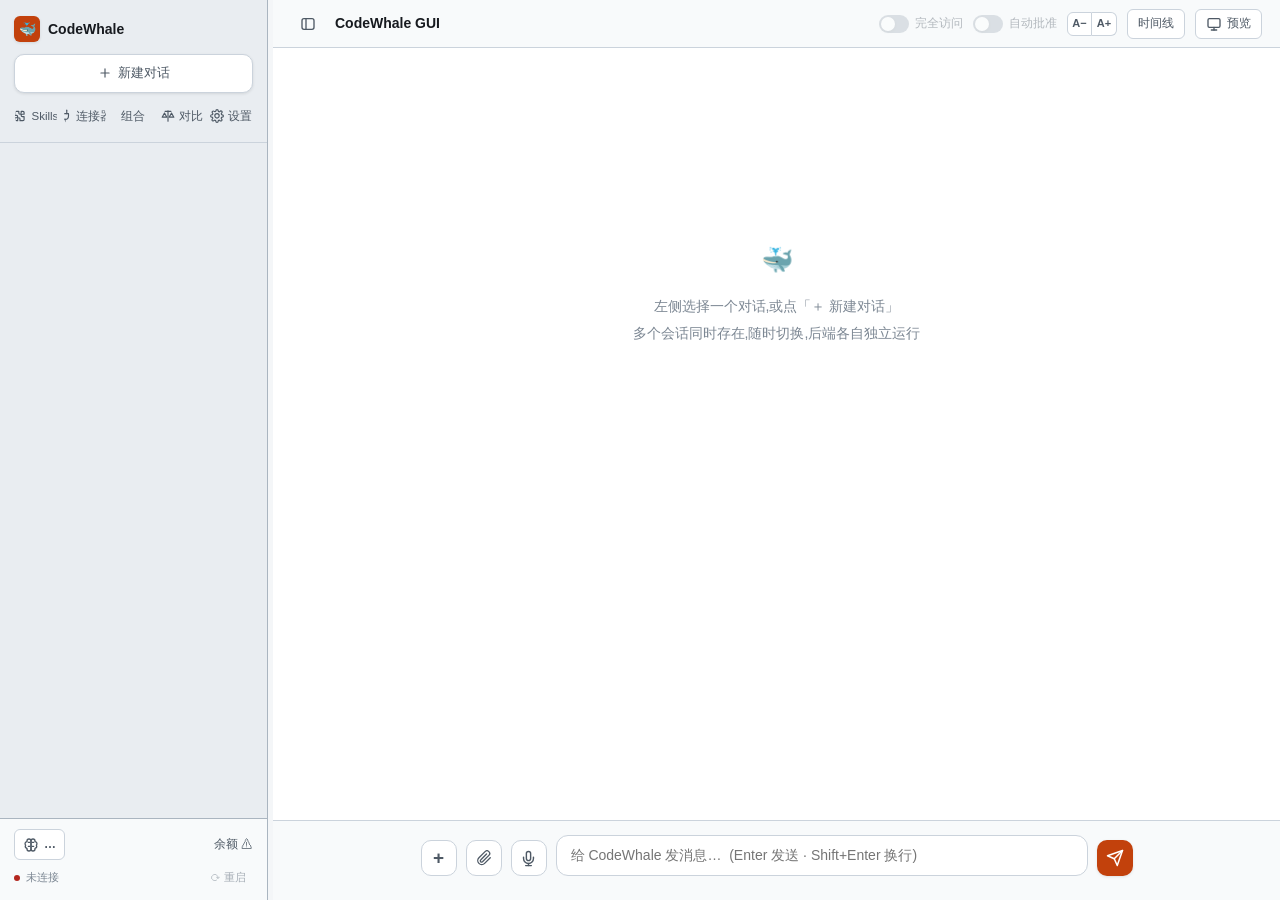
==== commit 822b9663: "release: CodeWhale GUI v2.9.2" ====
--- a/web/index.html
+++ b/web/index.html
@@ -43,7 +43,7 @@
       <button id="sidebarToggle" class="iconbtn" title="收起侧栏" aria-label="收起侧栏"></button>
       <span id="ttitle">CodeWhale GUI</span>
       <span id="tmeta"></span>
-      <div id="shellwrap" class="tgl" title="授权 agent 运行 shell/终端命令"><span class="sw"></span>Shell</div>
+      <div id="shellwrap" class="tgl" title="允许读取本机文件、运行终端命令和调用本地工具"><span class="sw"></span>完全访问</div>
       <div id="autowrap" class="tgl" title="工具调用弹确认时自动批准"><span class="sw"></span>自动批准</div>
       <div id="fswrap" title="对话文字大小(⌘+/⌘− 是整页缩放)">
         <button class="fsbtn" onclick="bumpFs(-1)" title="字小一点">A−</button>
@@ -162,7 +162,25 @@
 
 <div id="cmpView" hidden>
   <div id="cmpTop">
-    <div id="cmpHead"><b>⚖️ 多模型对比</b><div id="cmpChips"></div><div id="cmpLite" hidden title="对比流量经 LiteLLM 网关">LiteLLM</div><div id="cmpShellTgl" class="tgl" title="开 = 允许 exec_shell 跑命令(跳出沙箱)。注:MCP / web_search / 读取等工具跟单窗口一样一直可用,此开关只额外控制 shell 命令"><span class="sw"></span>💻 Shell</div><div id="cmpAutoTgl" class="tgl" title="工具调用自动批准(对比无逐栏审批 UI,开 Shell 时建议开)"><span class="sw"></span>⚡ 自动批准</div><div id="cmpLayout" title="排列方式:横列 / 标签页 / 田字格 / 纵向 / 最新问答汇总"><button class="laybtn" data-l="row" title="横向并排">横</button><button class="laybtn" data-l="tab" title="标签页切换">标签</button><button class="laybtn" data-l="grid" title="田字格排列">田</button><button class="laybtn" data-l="stack" title="模型窗口纵向排列">纵</button><button class="laybtn" data-l="summary" title="汇总各模型最新一轮问答">汇总</button></div><div id="cmpFswrap" title="对比文字大小(独立于主窗口)"><button class="fsbtn" onclick="bumpCmpFs(-1)" title="字小一点">A−</button><button class="fsbtn" onclick="bumpCmpFs(1)" title="字大一点">A+</button></div><button id="cmpTimelineBtn" title="打开本轮对比的用户输入时间线" onclick="event.preventDefault();event.stopPropagation();window.timelineToggle&&window.timelineToggle('compare')">时间线</button><button id="cmpNewBtn" title="在当前窗口开新一轮对比(上一轮已自动存进侧栏「多模型对比」会话,随时点回,不会丢)">＋ 新对话</button><button id="cmpResetBtn" title="某栏回答的不是它本人(回退成了 DeepSeek)?点这里用最新配置/key 重启所有对比后端">↻ 重启后端</button><button id="cmpClose" title="关闭这个对比窗口">✕ 退出</button></div>
+    <div id="cmpHead">
+      <b>⚖️ 多模型对比</b>
+      <div id="cmpChips"></div>
+      <div id="cmpLite" hidden title="对比流量经 LiteLLM 网关">LiteLLM</div>
+      <div id="cmpShellTgl" class="tgl" title="允许各模型读取本机文件、运行终端命令和调用本地工具"><span class="sw"></span>完全访问</div>
+      <div id="cmpAutoTgl" class="tgl" title="工具调用自动批准(对比无逐栏审批 UI,开启完全访问时建议开)"><span class="sw"></span>⚡ 自动批准</div>
+      <div id="cmpLayout" title="排列方式:横列 / 标签页 / 田字格 / 纵向 / 最新问答汇总">
+        <button class="laybtn" data-l="row" title="横向并排">横</button><button class="laybtn" data-l="tab" title="标签页切换">标签</button><button class="laybtn" data-l="grid" title="田字格排列">田</button><button class="laybtn" data-l="stack" title="模型窗口纵向排列">纵</button><button class="laybtn" data-l="summary" title="汇总各模型最新一轮问答">汇总</button>
+      </div>
+      <div id="cmpGlobalActions" aria-label="多模型回复操作">
+        <button id="cmpCopyAllBtn" class="cmp-summary-action" type="button" disabled title="暂无可复制的模型回复">复制全部回复</button>
+        <button id="cmpSummarizeBtn" class="cmp-summary-action primary" type="button" disabled title="暂无可总结的模型回复">一键总结</button>
+      </div>
+      <div id="cmpFswrap" title="对比文字大小(独立于主窗口)"><button class="fsbtn" onclick="bumpCmpFs(-1)" title="字小一点">A−</button><button class="fsbtn" onclick="bumpCmpFs(1)" title="字大一点">A+</button></div>
+      <button id="cmpTimelineBtn" title="打开本轮对比的用户输入时间线" onclick="event.preventDefault();event.stopPropagation();window.timelineToggle&&window.timelineToggle('compare')">时间线</button>
+      <button id="cmpNewBtn" title="在当前窗口开新一轮对比(上一轮已自动存进侧栏「多模型对比」会话,随时点回,不会丢)">＋ 新对话</button>
+      <button id="cmpResetBtn" title="某栏回答的不是它本人(回退成了 DeepSeek)?点这里用最新配置/key 重启所有对比后端">↻ 重启后端</button>
+      <button id="cmpClose" title="关闭这个对比窗口">✕ 退出</button>
+    </div>
     <div id="cmpAttachBar" hidden></div>
     <div id="cmpVoiceStatus" hidden role="status" aria-live="polite"><span class="voice-dot"></span><b class="voice-label"></b><span class="voice-preview"></span></div>
     <div id="cmpInputRow"><button id="cmpPluginBtn" title="插件/工具">+</button><div id="cmpPlugindrop"></div><button id="cmpAttachBtn" title="上传文件(文本/代码,各模型会 read_file 读取;也可直接粘贴/拖拽。图片会显示预览)">📎</button><button id="cmpVoiceBtn" class="voicebtn" type="button" title="语音输入（⌘D 或点击开始/结束）"></button><textarea id="cmpInput" wrap="soft" placeholder="输入一个问题,同时发给所有选中的模型…（Enter 发送 · Shift+Enter 换行 · 可粘贴/拖拽文件）"></textarea><button id="cmpStopAllBtn" hidden title="停止所有正在运行的模型并清空排队消息（Esc）">停止全部</button><button id="cmpSendBtn">发送</button></div>
--- a/web/css/components.css
+++ b/web/css/components.css
@@ -693,6 +693,19 @@
   transition:opacity var(--t-fast);
 }
 .msg:hover .acts,.msg:focus-within .acts{opacity:1;pointer-events:auto}
+.msg.assistant .acts{
+  position:static;
+  justify-content:flex-start;
+  width:max-content;
+  margin-top:5px;
+  padding:0;
+  border:0;
+  background:transparent;
+  box-shadow:none;
+  opacity:.58;
+  pointer-events:auto;
+}
+.msg.assistant .acts:hover{opacity:1}
 .msg.user{flex-wrap:wrap;row-gap:4px}
 .msg.user .acts{
   position:static;
@@ -771,7 +784,9 @@
   position:fixed;
   z-index:1200;
   width:min(520px,calc(100vw - 24px));
+  max-width:calc(100vw - 24px);
   max-height:min(560px,72vh);
+  box-sizing:border-box;
   display:flex;
   flex-direction:column;
   border:1px solid var(--line);
@@ -782,6 +797,7 @@
 }
 #timelinePanel[hidden]{display:none}
 .tlhead{
+  min-width:0;
   min-height:50px;
   padding:0 14px;
   display:flex;
@@ -804,11 +820,14 @@
 }
 #timelineClose:hover{background:var(--ink-hover);color:var(--ink)}
 #timelineList{
+  min-width:0;
   padding:7px;
   overflow:auto;
   min-height:48px;
 }
 .tlitem{
+  box-sizing:border-box;
+  min-width:0;
   width:100%;
   border:0;
   background:transparent;
@@ -874,6 +893,9 @@
 .reason .rbody{display:none;margin-top:6px;padding:8px 12px;border-left:2px solid var(--line);color:var(--ink-2);font-size:12px;line-height:1.5;white-space:pre-wrap;max-height:200px;overflow-y:auto}
 .reason.open .rbody{display:block}
 .reason.interim .rbody{white-space:normal}   /* 中间过程消息是 markdown 渲染的 HTML,pre-wrap 会叠出多余空行 */
+.reason.leaked{margin-top:2px;margin-bottom:8px}
+.reason.leaked .reason-note{font-size:10px;color:var(--ink-3);font-weight:400}
+.reason.leaked .rbody{max-height:240px;background:var(--panel);border-radius:0 var(--r-s) var(--r-s) 0}
 .reason .caret{display:inline-block;transition:transform var(--t-fast)}
 .reason.open .head .caret{transform:rotate(90deg)}
 .runstatus,.tool,.df-result,.procgroup{
@@ -1677,6 +1699,15 @@
   line-height:1.25;
 }
 .update-mini-chip.on{border-color:var(--accent);background:var(--accent-tint);color:var(--accent-deep);font-weight:650}
+.update-mini-chip.new{
+  border-color:var(--warn);
+  background:var(--warn-tint);
+  color:var(--warn);
+  font-weight:700;
+}
+.update-mini-chip.on.new{
+  box-shadow:0 0 0 1px color-mix(in srgb,var(--warn) 42%,transparent);
+}
 .update-mini-chip.muted{color:var(--ink-3)}
 .update-action{flex:0 0 auto}
 .plugin-update-row{align-items:flex-start}
--- a/web/css/compare.css
+++ b/web/css/compare.css
@@ -57,8 +57,9 @@
   flex:0 0 auto;
 }
 
-#cmpLayout,#cmpFswrap{display:inline-flex;align-items:center;flex:0 0 auto}
+#cmpLayout,#cmpFswrap,#cmpGlobalActions{display:inline-flex;align-items:center;flex:0 0 auto}
 #cmpLayout{gap:2px;margin-left:auto}
+#cmpGlobalActions{gap:5px}
 .laybtn{
   width:28px;
   height:24px;
@@ -98,6 +99,21 @@
 #cmpTimelineBtn:hover,#cmpTimelineBtn.on,#cmpNewBtn:hover,#cmpResetBtn:hover,#cmpClose:hover{border-color:var(--line-strong);color:var(--ink)}
 #cmpResetBtn:disabled{opacity:.5;cursor:default}
 #cmpHead .tgl{flex:0 0 auto}
+.cmp-summary-action{
+  min-height:26px;
+  padding:4px 9px;
+  border:1px solid var(--line);
+  border-radius:var(--r-s);
+  background:var(--panel);
+  color:var(--ink-2);
+  font:600 11.5px/1 var(--font);
+  white-space:nowrap;
+  cursor:pointer;
+}
+.cmp-summary-action.primary{border-color:var(--accent);background:var(--accent);color:var(--panel)}
+.cmp-summary-action:hover:not(:disabled){border-color:var(--line-strong);color:var(--ink)}
+.cmp-summary-action.primary:hover:not(:disabled){border-color:var(--accent-deep);background:var(--accent-deep);color:var(--panel)}
+.cmp-summary-action:disabled{opacity:.42;cursor:default}
 
 #cmpInputRow{display:flex;gap:8px;align-items:stretch;position:relative}
 #cmpInput{
@@ -473,10 +489,6 @@
 .cmpsum-head-main{display:flex;align-items:baseline;gap:8px;min-width:0}
 .cmpsum-head h2{margin:0;color:var(--ink);font-size:18px;letter-spacing:0}
 .cmpsum-head span{color:var(--ink-3);font-size:12px}
-.cmpsum-copy-all{display:inline-flex;align-items:center;justify-content:center;gap:6px;min-height:32px;padding:5px 10px;border:1px solid var(--line);border-radius:var(--r-s);background:var(--panel);color:var(--ink-2);font:600 12px/1 var(--font);white-space:nowrap;cursor:pointer}
-.cmpsum-copy-all svg{width:15px;height:15px}
-.cmpsum-copy-all:hover:not(:disabled){border-color:var(--line-strong);background:var(--surface-muted);color:var(--ink)}
-.cmpsum-copy-all:disabled{opacity:.45;cursor:default}
 .cmpsum-question{
   margin-bottom:14px;
   padding:14px 16px;
@@ -589,6 +601,7 @@
   #cmpHead{gap:6px}
   #cmpInputRow{gap:6px}
   #cmpLayout{margin-left:0}
+  #cmpGlobalActions{order:8}
   #cmpCols.lay-grid{grid-template-columns:1fr}
   #cmpCols.lay-stack .cmpcol{flex-basis:68vh;min-height:360px}
   #cmpSummary{padding:10px}
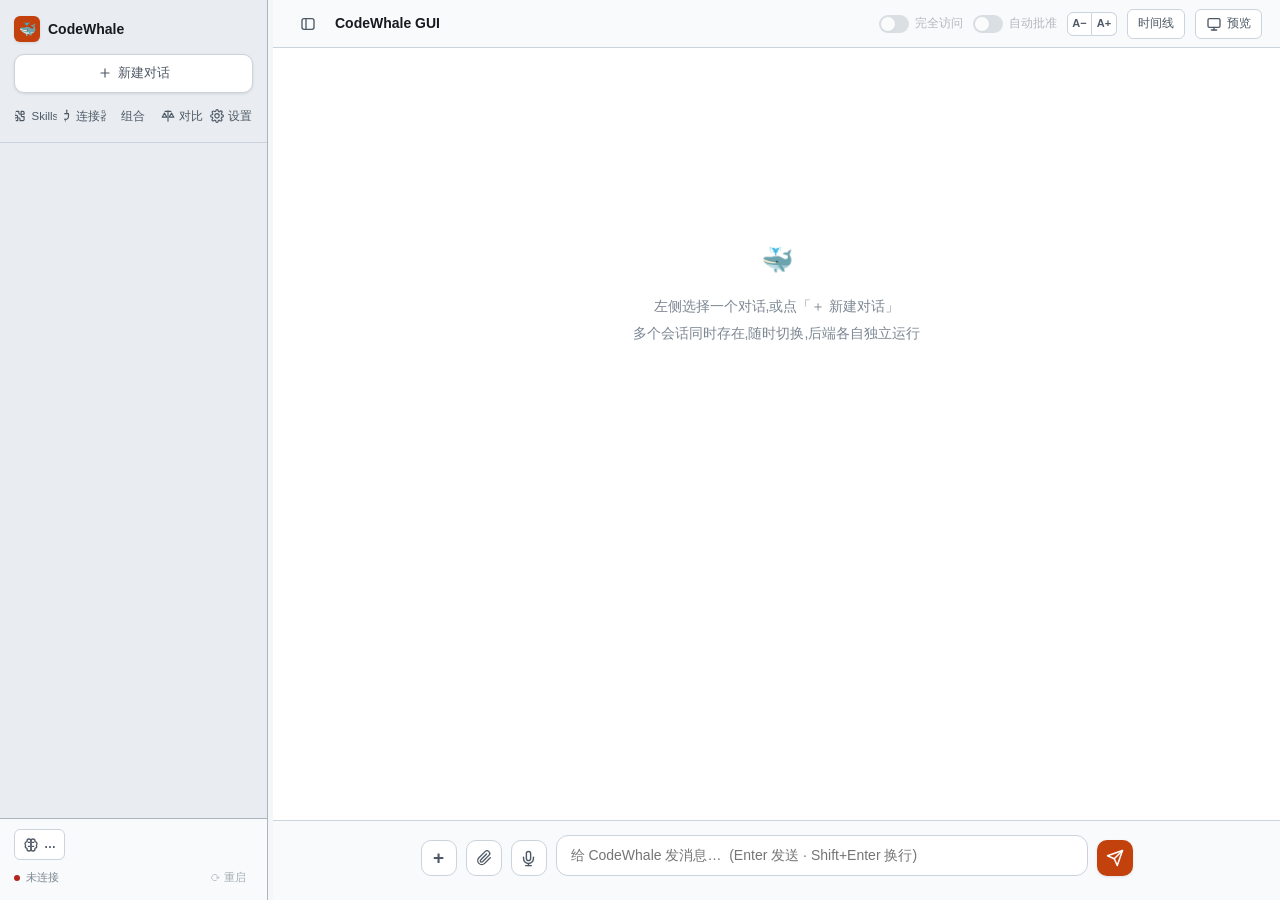
==== commit f64abf77: "release: CodeWhale GUI v2.9.3" ====
--- a/web/index.html
+++ b/web/index.html
@@ -31,7 +31,6 @@
     <div id="sidefoot">
       <div id="statusrow">
         <button id="modelchip" title="当前模型 — 点击切换"><span id="modelname">…</span></button>
-        <span id="balance" title="当前 provider 账户余额">余额 …</span>
       </div>
       <div id="connrow"><span id="conn"><span class="cd"></span><span id="connt">连接中…</span></span><button id="guirestart" title="重启前端 + 后端服务(launchd 自动拉起,约 5-10 秒;会中断正在跑的对话,回来后自动刷新页面)">⟳ 重启</button></div>
     </div>
--- a/web/css/components.css
+++ b/web/css/components.css
@@ -307,10 +307,10 @@
 .thread-context-menu .ctx-sep{height:1px;margin:5px 3px;background:var(--line)}
 .empty-thread-note{padding:14px;color:var(--ink-3);font-size:12px}
 #sidefoot{border-top:1px solid var(--line-strong);padding:10px 14px;font-size:12px;color:var(--ink-3);display:flex;flex-direction:column;gap:6px;background:var(--surface-muted)}
-#statusrow{display:flex;align-items:center;justify-content:space-between;gap:8px}
+#statusrow{display:flex;align-items:center;justify-content:flex-start;gap:8px}
 #modelchip{
   min-width:0;
-  max-width:68%;
+  max-width:100%;
   border-radius:var(--r-s);
   padding:5px 8px;
   color:var(--ink-2);
@@ -324,7 +324,6 @@
   white-space:nowrap;
 }
 #modelchip:hover{background:var(--ink-hover);border-color:var(--line);color:var(--ink)}
-#balance{color:var(--ink-2);font-size:12px;font-weight:550;font-variant-numeric:tabular-nums;white-space:nowrap}
 #connrow{display:flex;align-items:center;justify-content:space-between;gap:8px}
 #conn{display:flex;align-items:center;gap:6px;color:var(--ink-3);font-size:var(--fs-caption)}
 #conn .cd{width:6px;height:6px;border-radius:var(--r-full);background:var(--err)}
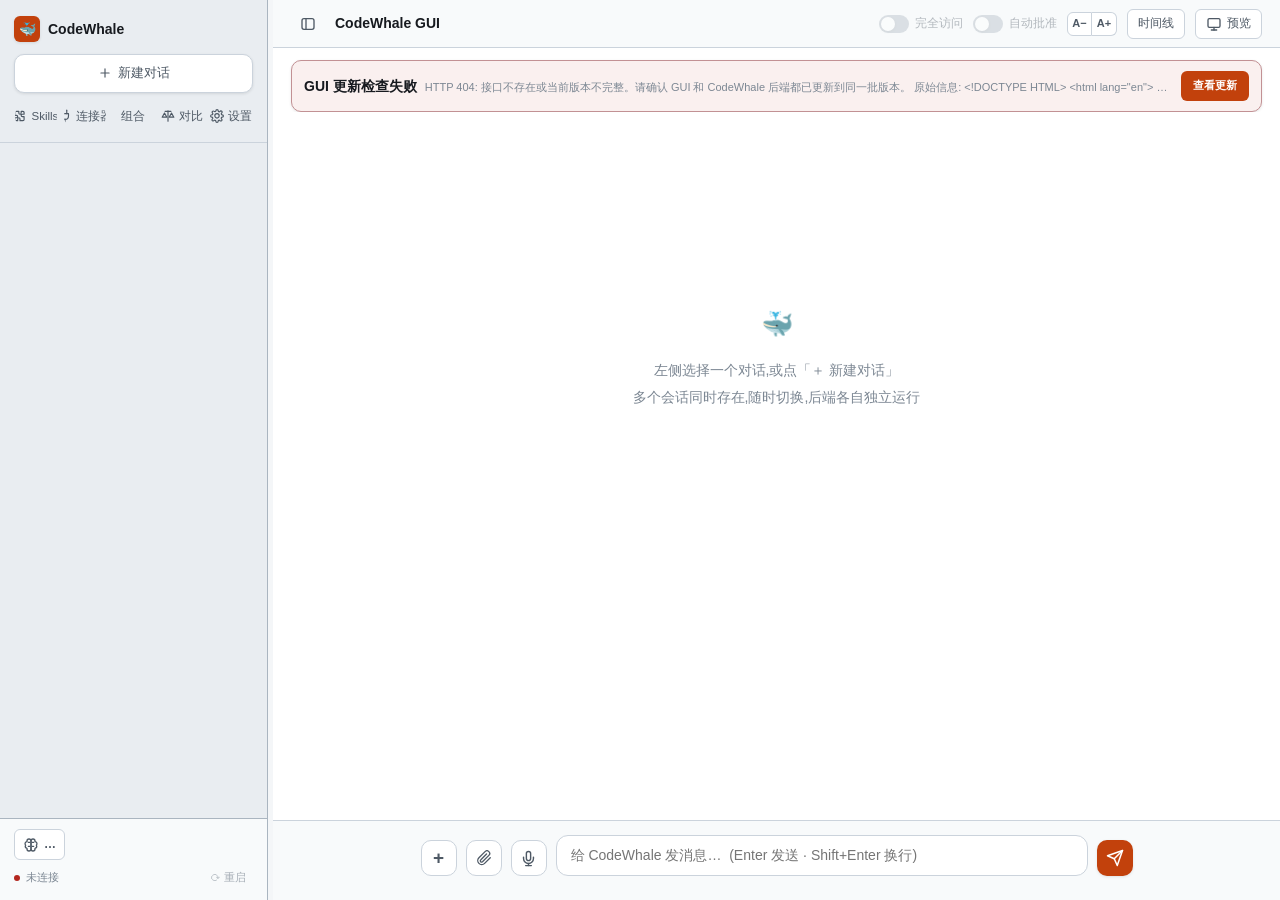
==== commit 062f2296: "release: CodeWhale GUI v2.9.4" ====
--- a/web/index.html
+++ b/web/index.html
@@ -52,6 +52,13 @@
       <button id="previewbtn" title="打开/关闭应用内预览">预览</button>
       <button id="interruptbtn" title="停止当前任务（Esc）">停止</button>
     </div>
+    <div id="guiUpdateNotice" hidden role="status" aria-live="polite">
+      <div class="gui-update-copy">
+        <b id="guiUpdateNoticeTitle">CodeWhale GUI 有新版本</b>
+        <span id="guiUpdateNoticeMeta"></span>
+      </div>
+      <button id="guiUpdateNoticeBtn" type="button">立即更新</button>
+    </div>
   <div id="comboBar" hidden>
       <div class="combo-ident"><b>组合任务</b><span id="comboPhase">等待任务</span></div>
     <div id="comboRoles" aria-label="组合模型角色">
--- a/web/css/components.css
+++ b/web/css/components.css
@@ -110,6 +110,26 @@
 #updbtn{margin-left:auto}
 #updbtn:hover,#guiupdbtn:hover{background:var(--accent-deep)}
 #updbtn.busy,#guiupdbtn.busy{background:var(--line-soft);color:var(--ink-2);cursor:default}
+#guiUpdateNotice[hidden]{display:none}
+#guiUpdateNotice{
+  margin:12px 18px 0;
+  padding:10px 12px;
+  border:1px solid color-mix(in srgb,var(--accent) 34%,var(--line));
+  border-radius:var(--r-m);
+  background:color-mix(in srgb,var(--accent) 8%,var(--panel));
+  color:var(--ink);
+  display:flex;
+  align-items:center;
+  gap:12px;
+  box-shadow:var(--sh-1);
+}
+#guiUpdateNotice.update-error{border-color:color-mix(in srgb,var(--err) 38%,var(--line));background:color-mix(in srgb,var(--err) 7%,var(--panel))}
+.gui-update-copy{display:flex;align-items:baseline;gap:8px;min-width:0;flex:1}
+.gui-update-copy b{font-size:var(--fs-body);white-space:nowrap}
+.gui-update-copy span{font-size:var(--fs-caption);color:var(--ink-3);overflow:hidden;text-overflow:ellipsis;white-space:nowrap}
+#guiUpdateNoticeBtn{border:0;border-radius:var(--r-s);background:var(--accent);color:var(--panel);padding:6px 12px;font-size:var(--fs-caption);font-weight:650;cursor:pointer;white-space:nowrap}
+#guiUpdateNoticeBtn:hover{background:var(--accent-deep)}
+@media (max-width:640px){#guiUpdateNotice{margin:8px 10px 0}.gui-update-copy{display:block}.gui-update-copy span{display:block}}
 #newbtn{
   margin-top:12px;
   width:100%;
